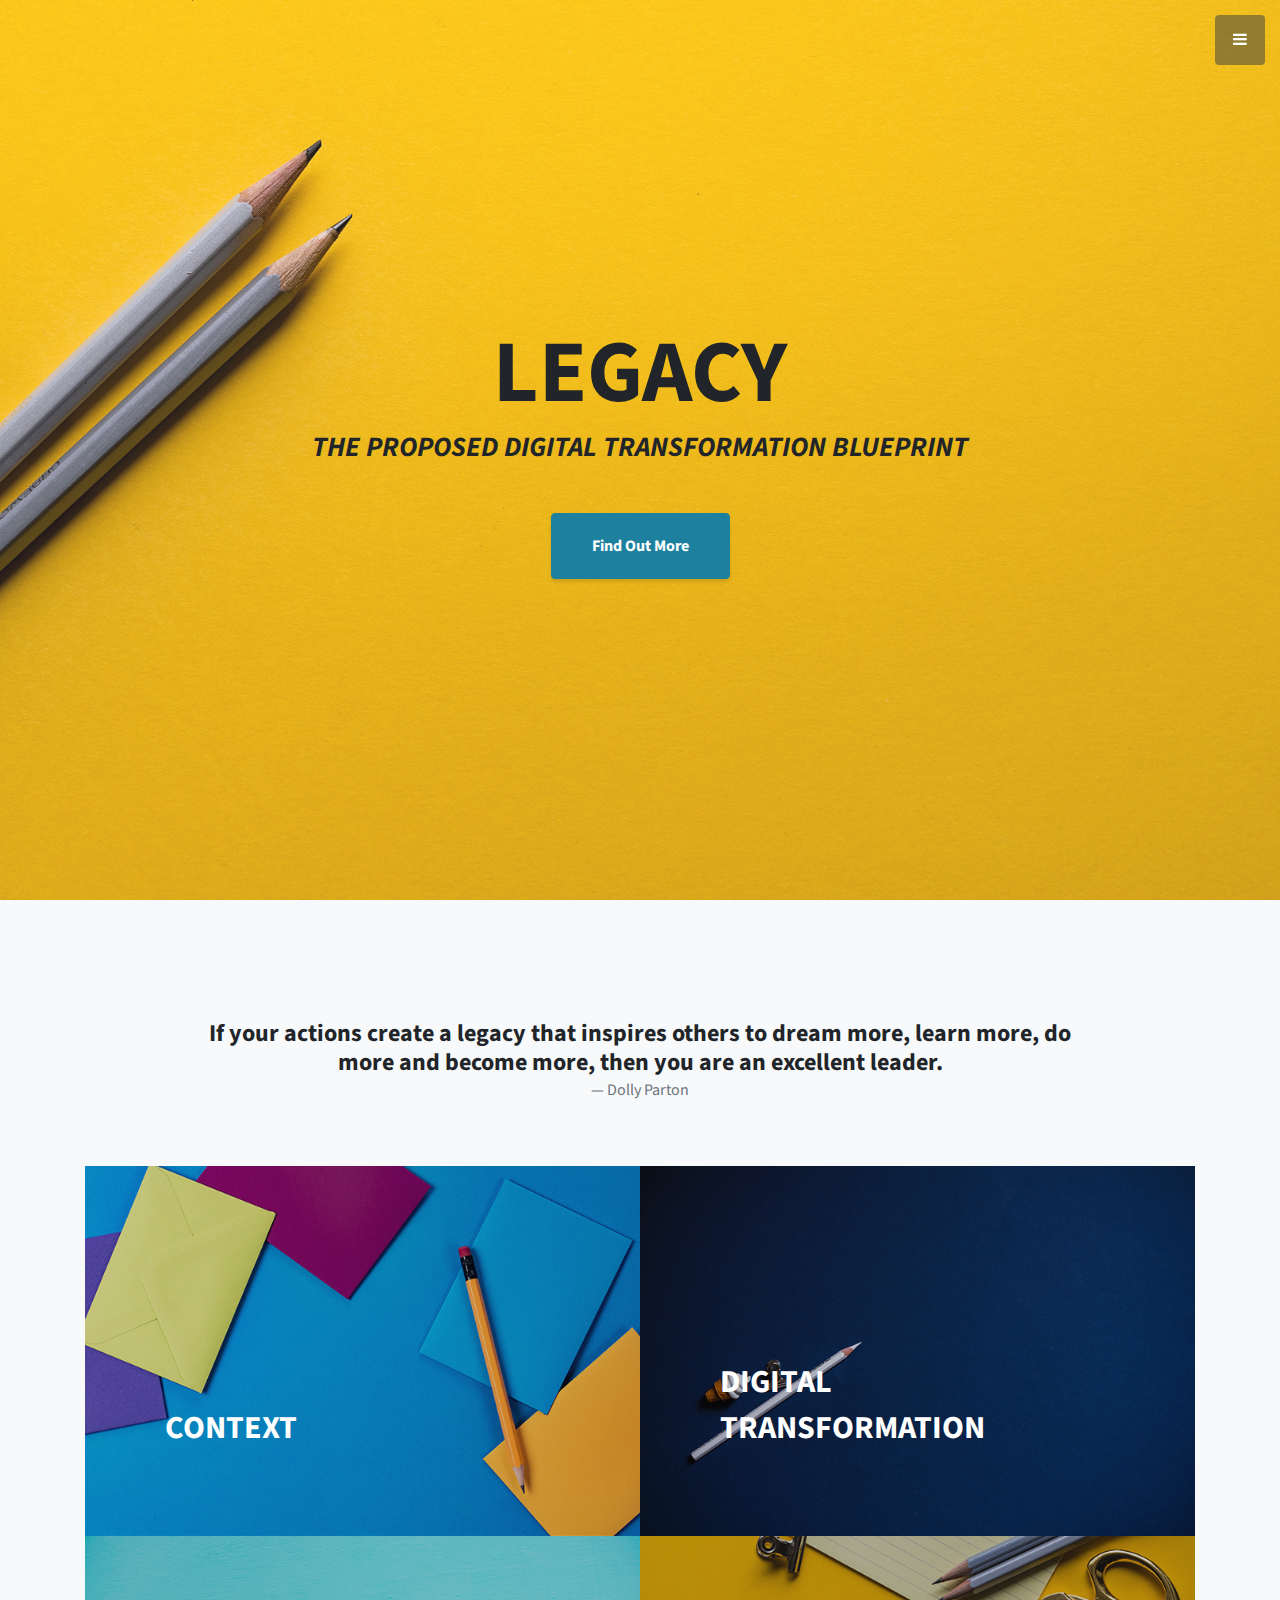
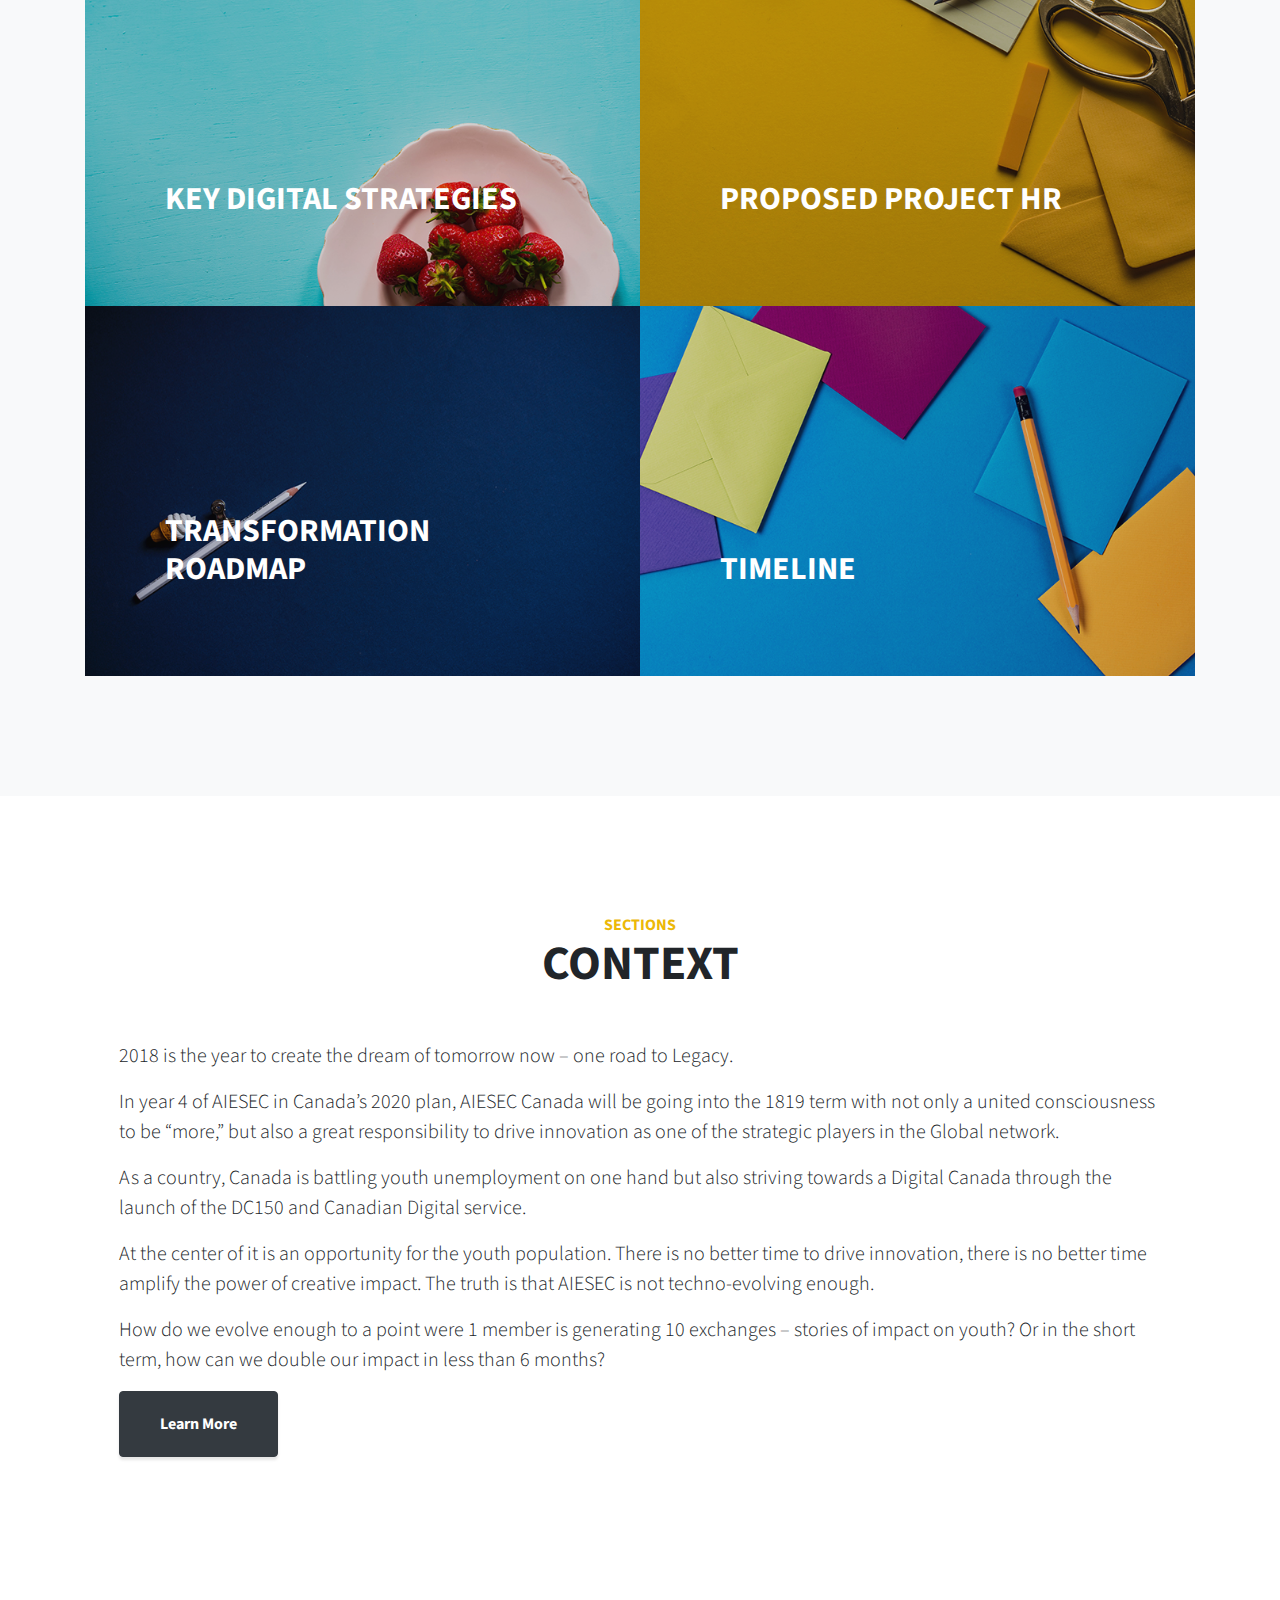
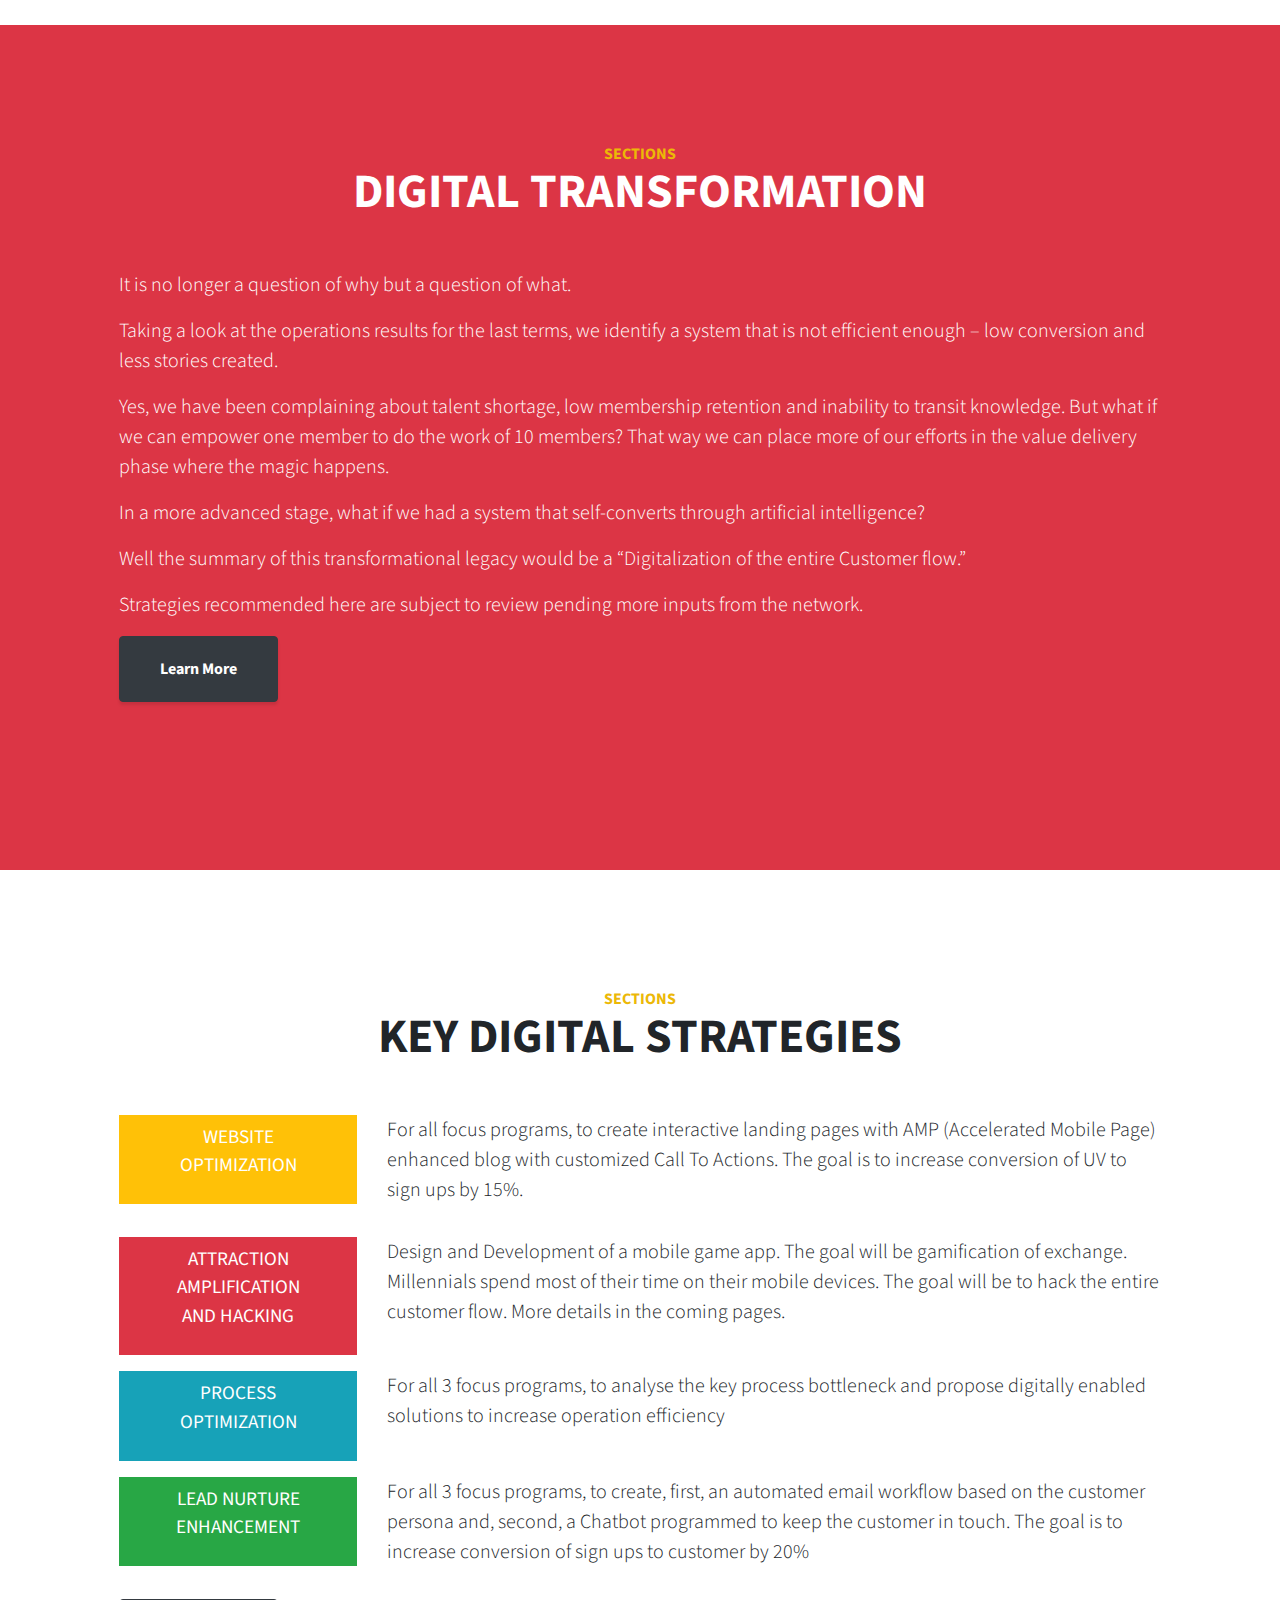
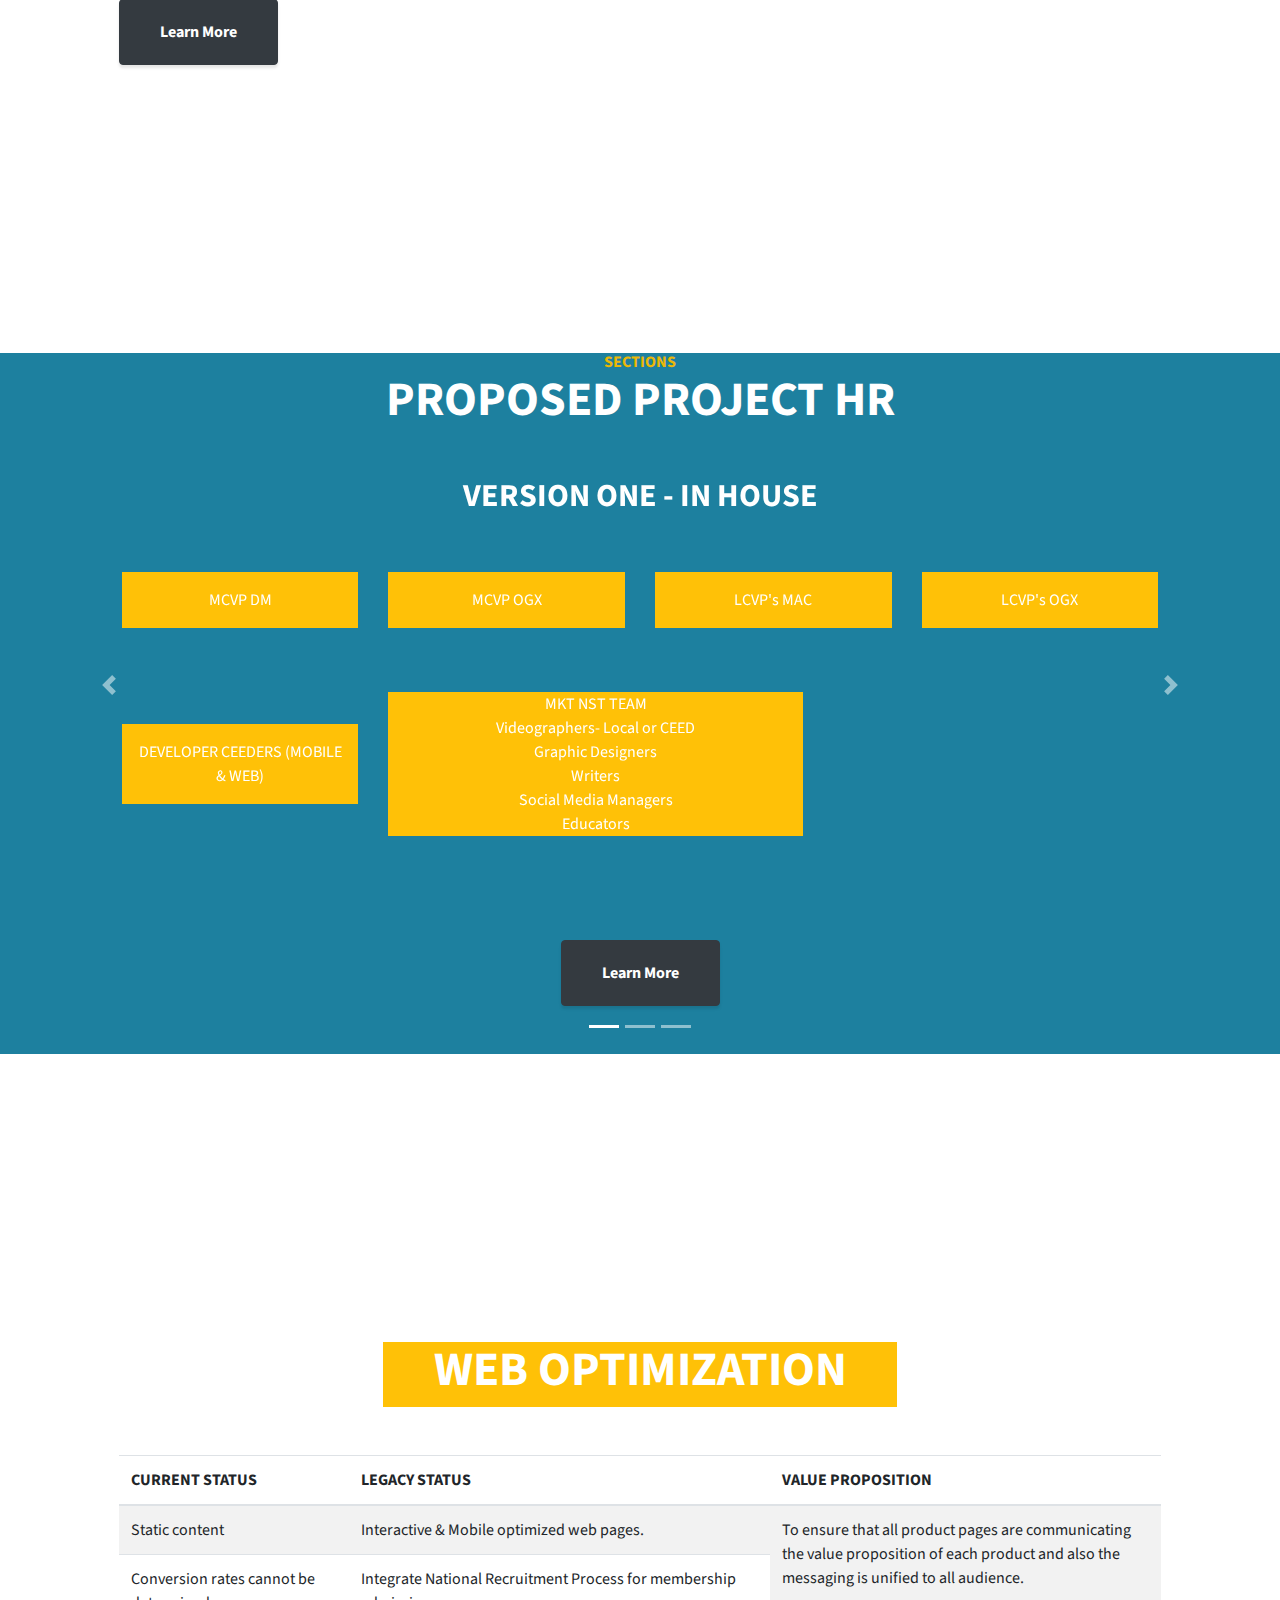
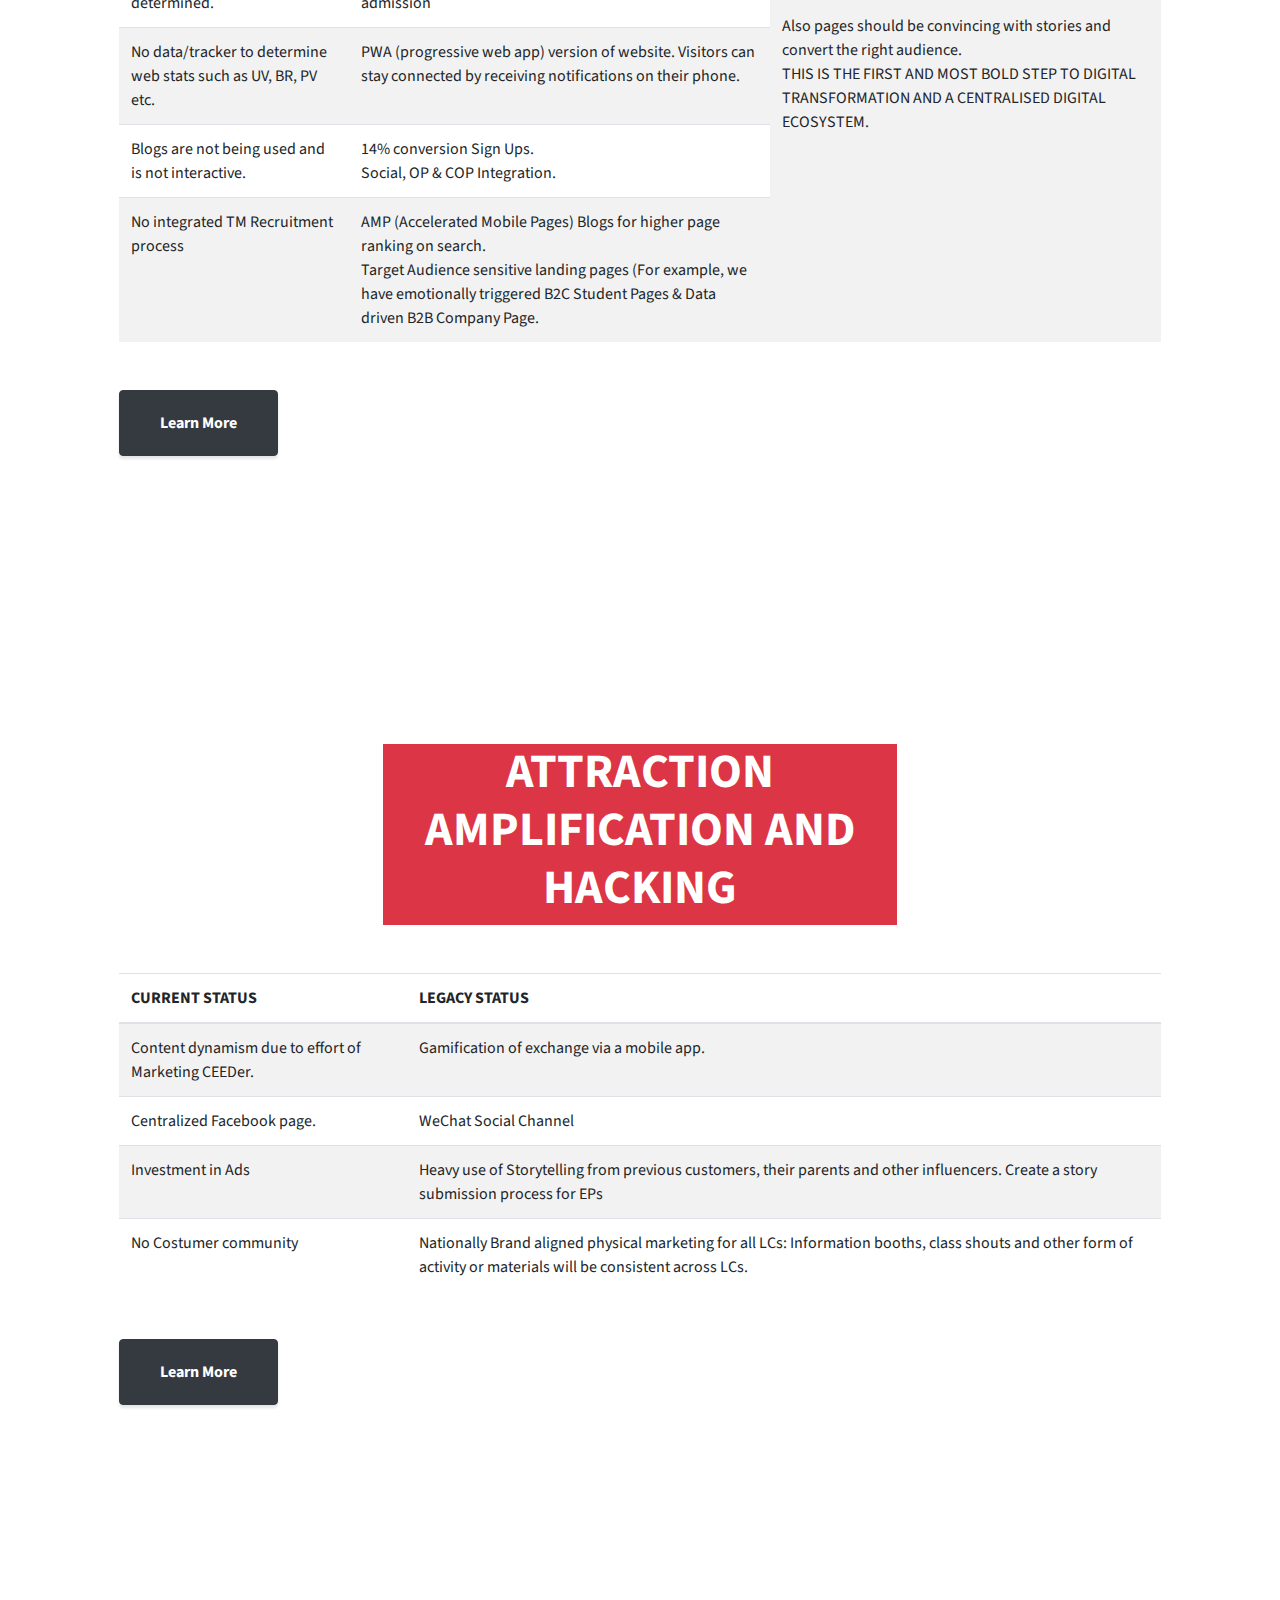
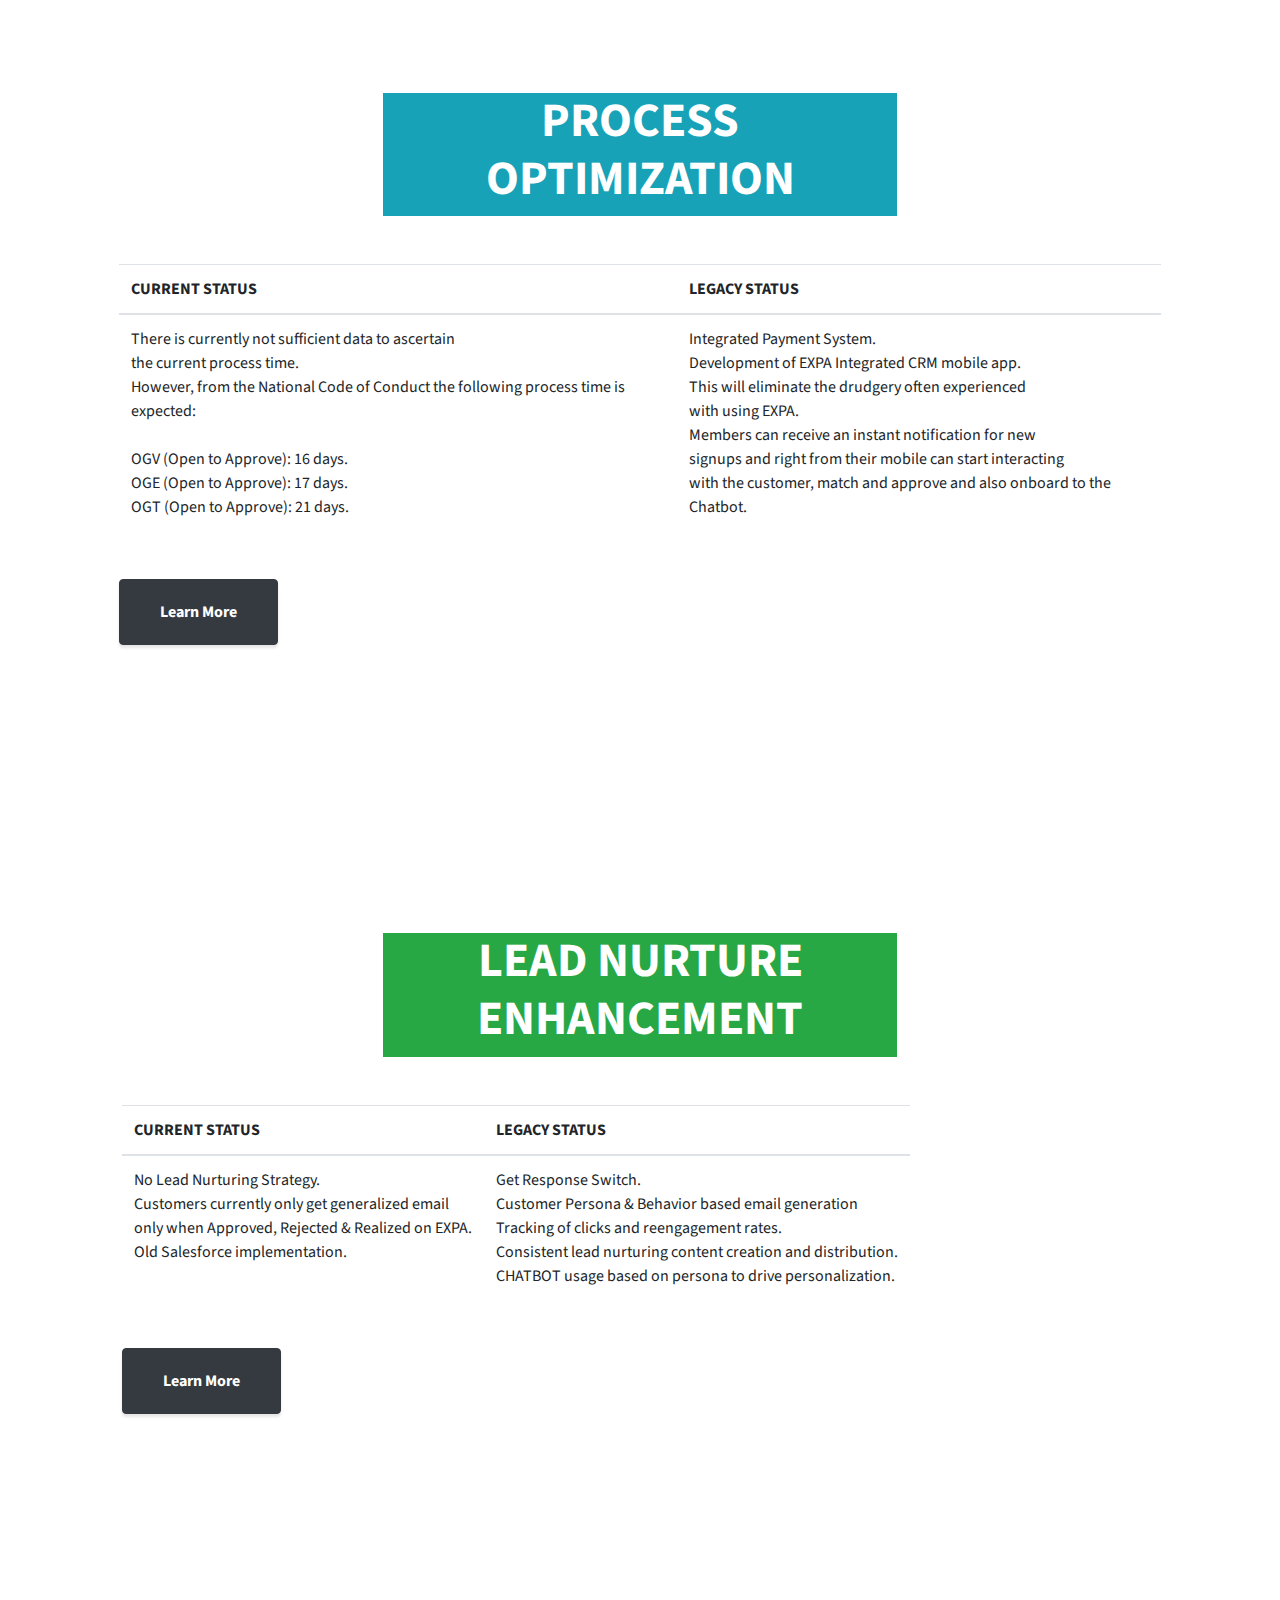
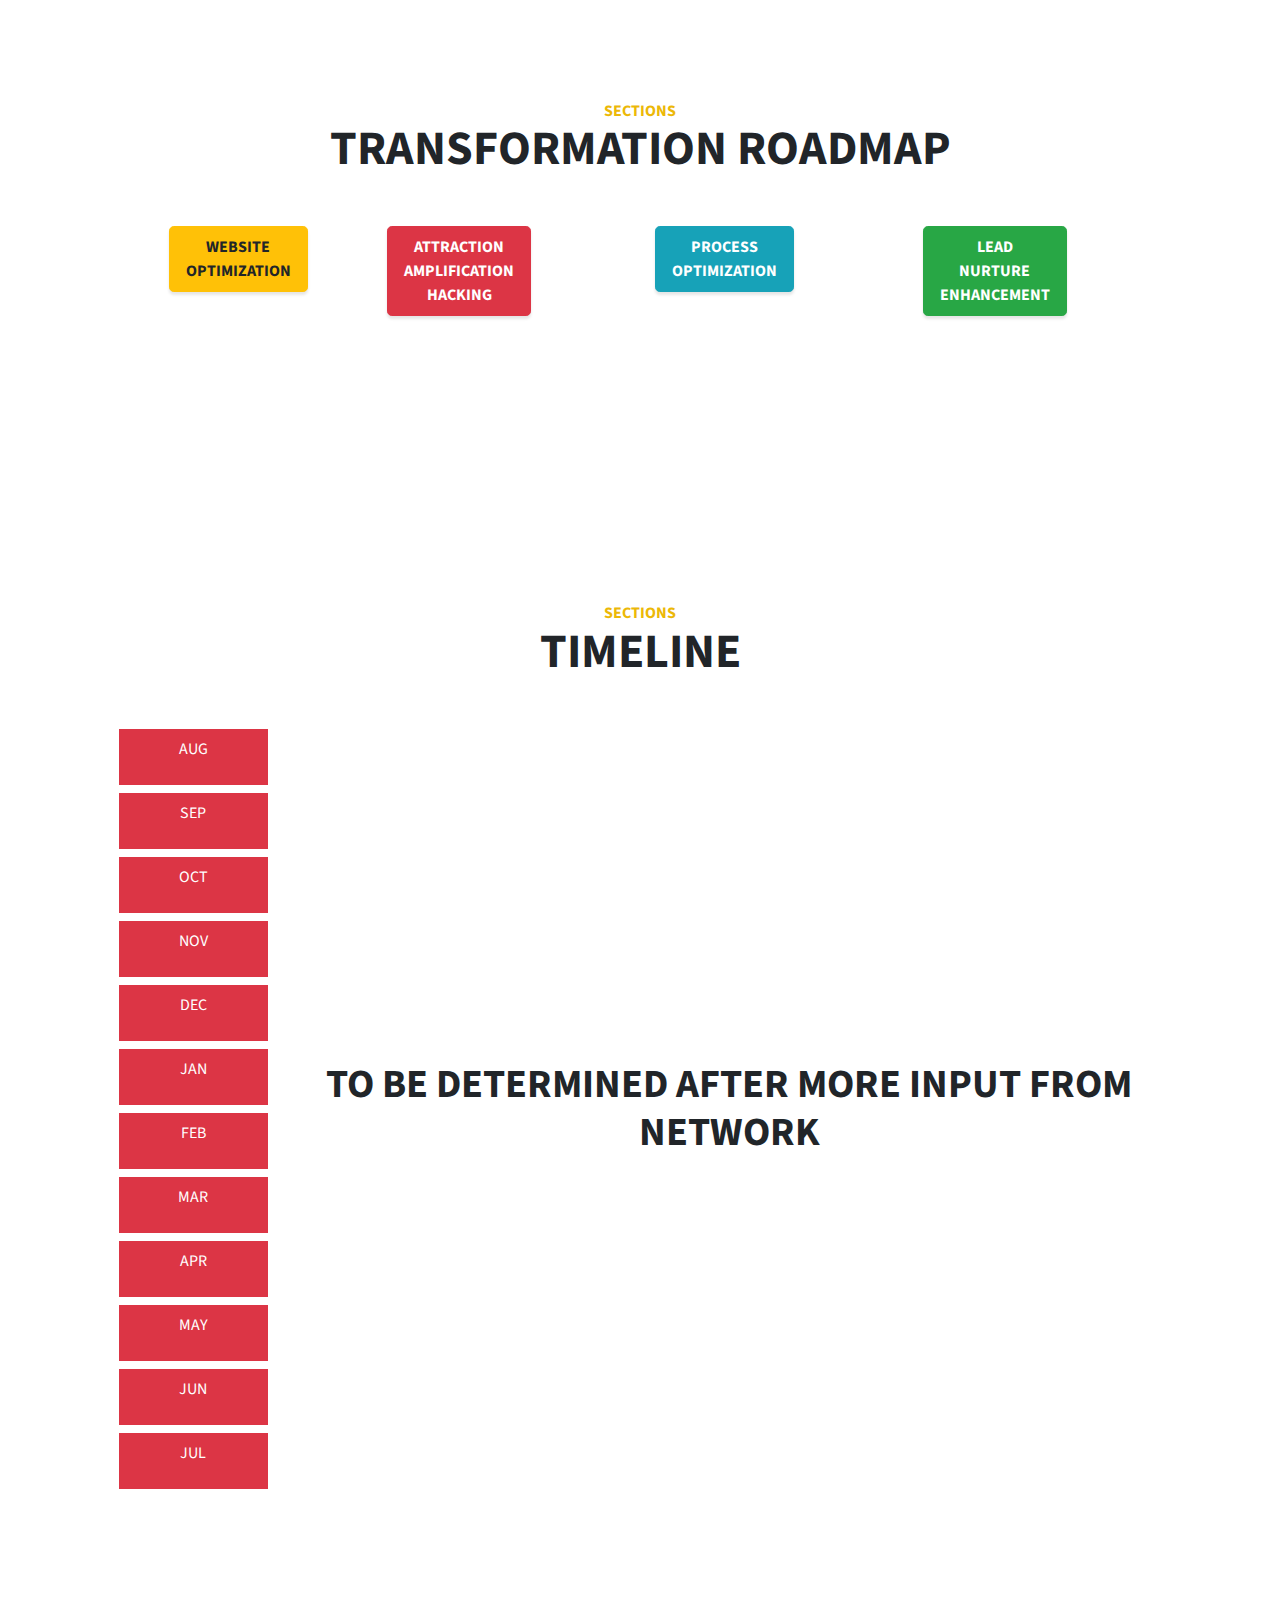
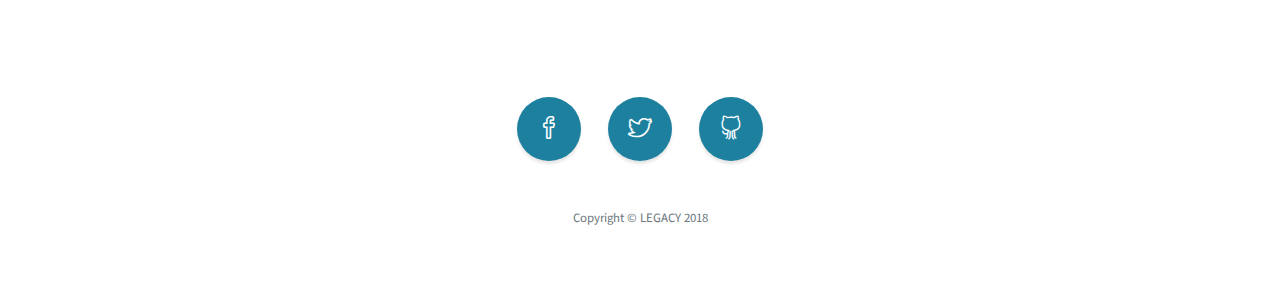
==== index.html @ dc90b65d "add code to git" ====
<!DOCTYPE html>
<html lang="en">

<head>

  <meta charset="utf-8">
  <meta name="viewport" content="width=device-width, initial-scale=1, shrink-to-fit=no">
  <meta name="description" content="">
  <meta name="author" content="">

  <title>Stylish Portfolio - Start Bootstrap Template</title>

  <!-- Bootstrap Core CSS -->
  <link href="vendor/bootstrap/css/bootstrap.min.css" rel="stylesheet">

  <!-- Custom Fonts -->
  <link href="vendor/font-awesome/css/font-awesome.min.css" rel="stylesheet" type="text/css">
  <link href="https://fonts.googleapis.com/css?family=Source+Sans+Pro:300,400,700,300italic,400italic,700italic" rel="stylesheet"
    type="text/css">
  <link href="vendor/simple-line-icons/css/simple-line-icons.css" rel="stylesheet">

  <!-- Custom CSS -->
  <link href="css/stylish-portfolio.min.css" rel="stylesheet">

</head>

<body id="page-top">
  <!-- Navigation -->
  <a class="menu-toggle rounded" href="#">
    <i class="fa fa-bars"></i>
  </a>
  <nav id="sidebar-wrapper">
    <ul class="sidebar-nav">
      <li class="sidebar-brand">
        <a class="js-scroll-trigger" href="#page-top">LEGACY</a>
      </li>
      <li class="sidebar-nav-item">
        <a class="js-scroll-trigger" href="#page-top">Home</a>
      </li>
      <li class="sidebar-nav-item">
        <a class="js-scroll-trigger" href="#about">About</a>
      </li>
      <li class="sidebar-nav-item">
        <a class="js-scroll-trigger" href="#context">Context</a>
      </li>
      <li class="sidebar-nav-item">
        <a class="js-scroll-trigger" href="#digital-strat">Key digital strategies</a>
      </li>
      <li class="sidebar-nav-item">
        <a class="js-scroll-trigger" href="#portfolio">Digital Tranformation</a>
      </li>
      <li class="sidebar-nav-item">
        <a class="js-scroll-trigger" href="#project-hr">Proposed Project HR</a>
      </li>
      <li class="sidebar-nav-item">
        <a class="js-scroll-trigger" href="#roadmap">Transformation Roadmap</a>
      </li>
      <li class="sidebar-nav-item">
        <a class="js-scroll-trigger" href="#timeline">Timeline</a>
      </li>
    </ul>
  </nav>

  <!-- Header -->
  <header class="masthead d-flex">
    <div class="container text-center my-auto">
      <h1 class="mb-1">LEGACY</h1>
      <h3 class="mb-5">
        <em>THE PROPOSED DIGITAL TRANSFORMATION BLUEPRINT</em>
      </h3>
      <a class="btn btn-primary btn-xl js-scroll-trigger" href="#about">Find Out More</a>
    </div>
    <div class="overlay"></div>
  </header>

  <!-- About -->
  <section class="content-section bg-light" id="about">
    <div class="container text-center">
      <div class="row">
        <div class="col-10 mx-auto mb-5">
          <blockquote class="blockquote ">
            <h4 class="mb-0">If your actions create a legacy that inspires others to dream more, learn more, do more and become more, then
              you are an excellent leader.</h4>
            <footer class="blockquote-footer">Dolly Parton</footer>
          </blockquote>

        </div>
      </div>
      <div class="row no-gutters text-left">
        <div class="col-md-6">
          <a class="portfolio-item js-scroll-trigger" href="#context">
            <span class="caption">
              <span class="caption-content">
                <h2 class="" style="font-size: 2rem">CONTEXT</h2>
              </span>
            </span>
            <img class="img-fluid" src="img/portfolio-1.jpg" alt="">
          </a>
        </div>
        <div class="col-md-6">
          <a class="portfolio-item js-scroll-trigger" href="#digital-trans">
            <span class="caption">
              <span class="caption-content">
                <h2 class=" " style="font-size: 2rem">DIGITAL</h2>
                <h2 style="font-size: 2rem">TRANSFORMATION</h2>
              </span>
            </span>
            <img class="img-fluid" src="img/portfolio-2.jpg" alt="">
          </a>
        </div>
        <div class="col-md-6">
          <a class="portfolio-item js-scroll-trigger" href="#digital-strat">
            <span class="caption">
              <span class="caption-content">
                <h2 class="" style="font-size: 2rem">KEY DIGITAL STRATEGIES</h2>
              </span>
            </span>
            <img class="img-fluid" src="img/portfolio-3.jpg" alt="">
          </a>
        </div>
        <div class="col-md-6">
          <a class="portfolio-item js-scroll-trigger" href="#project-hr">
            <span class="caption">
              <span class="caption-content">
                <h2 class="" style="font-size: 2rem">PROPOSED PROJECT HR</h2>
              </span>
            </span>
            <img class="img-fluid" src="img/portfolio-4.jpg" alt="">
          </a>
        </div>
        <div class="col-md-6">
          <a class="portfolio-item js-scroll-trigger" href="#roadmap">
            <span class="caption">
              <span class="caption-content">
                <h2 class="" style="font-size: 2rem">TRANSFORMATION ROADMAP</h2>
              </span>
            </span>
            <img class="img-fluid" src="img/portfolio-2.jpg" alt="">
          </a>
        </div>
        <div class="col-md-6">
          <a class="portfolio-item js-scroll-trigger" href="#timeline">
            <span class="caption">
              <span class="caption-content">
                <h2 class="" style="font-size: 2rem">TIMELINE</h2>
              </span>
            </span>
            <img class="img-fluid" src="img/portfolio-1.jpg" alt="">
          </a>
        </div>
      </div>
    </div>
  </section>



  <!-- Context -->
  <section class="content-section" id="context">
    <div class="container-fluid">
      <div class="content-section-heading text-center">
        <h3 class="text-secondary mb-0">sections</h3>
        <h2 class="mb-5">CONTEXT</h2>
      </div>
      <div class="row no-gutters">
        <div class="col-10 mx-auto">
          <p class="lead">2018 is the year to create the dream of tomorrow now – one road to Legacy.</p>

          <p class="lead">In year 4 of AIESEC in Canada’s 2020 plan, AIESEC Canada will be going into the 1819 term with not only a united
            consciousness to be “more,” but also a great responsibility to drive innovation as one of the strategic players
            in the Global network.
          </p>

          <p class="lead">As a country, Canada is battling youth unemployment on one hand but also striving towards a Digital Canada through
            the launch of the DC150 and Canadian Digital service. </p>

          <p class="lead">
            At the center of it is an opportunity for the youth population. There is no better time to drive innovation, there is no
            better time amplify the power of creative impact. The truth is that AIESEC is not techno-evolving enough.
          </p>

          <p class="lead">
            How do we evolve enough to a point were 1 member is generating 10 exchanges – stories of impact on youth? Or in the short
            term, how can we double our impact in less than 6 months?
          </p>

          <a class="btn btn-dark btn-xl js-scroll-trigger mb-5" href="#about">Learn More</a>

        </div>

      </div>
    </div>
  </section>

  <!-- Digital transformation -->
  <section class="content-section bg-danger text-white" id="digital-trans">
    <div class="container-fluid">
      <div class="content-section-heading text-center">
        <h3 class="text-secondary mb-0">sections</h3>
        <h2 class="mb-5">DIGITAL TRANSFORMATION</h2>
      </div>
      <div class="row no-gutters">
        <div class="col-10 mx-auto">
          <p class="lead">It is no longer a question of why but a question of what.</p>

          <p class="lead">Taking a look at the operations results for the last terms, we identify a system that is not efficient enough –
            low conversion and less stories created.
          </p>

          <p class="lead">Yes, we have been complaining about talent shortage, low membership retention and inability to transit knowledge.
            But what if we can empower one member to do the work of 10 members? That way we can place more of our efforts
            in the value delivery phase where the magic happens.</p>

          <p class="lead">
            In a more advanced stage, what if we had a system that self-converts through artificial intelligence?
          </p>

          <p class="lead">
            Well the summary of this transformational legacy would be a “Digitalization of the entire Customer flow.”
          </p>

          <p class="lead">
            Strategies recommended here are subject to review pending more inputs from the network.
          </p>

          <a class="btn btn-dark btn-xl js-scroll-trigger mb-5" href="#about">Learn More</a>

        </div>

      </div>
    </div>
  </section>

  <!-- Key digital strategies -->
  <section class="content-section" id="digital-strat">
    <div class="container-fluid">
      <div class="content-section-heading text-center">
        <h3 class="text-secondary mb-0">sections</h3>
        <h2 class="mb-5">KEY DIGITAL STRATEGIES</h2>
      </div>
      <div class="row no-gutters">
        <div class="col-10 mx-auto">
          <div class="row mb-3">
            <div class="col-md-3 text-center ">
              <div class="px-5 py-2 bg-warning text-white" style="font-size: 1.2rem">
                <p>WEBSITE OPTIMIZATION</p>
              </div>
            </div>
            <div class="col-md-9">
              <p class="lead">
                For all focus programs, to create interactive landing pages with AMP (Accelerated Mobile Page) enhanced blog with customized
                Call To Actions. The goal is to increase conversion of UV to sign ups by 15%.
              </p>
            </div>
          </div>

          <div class="row mb-3">
            <div class="col-md-3 text-center">
              <div class="px-5 py-2 bg-danger text-white" style="font-size: 1.2rem">
                <p>ATTRACTION AMPLIFICATION AND HACKING</p>
              </div>
            </div>
            <div class="col-md-9">
              <p class="lead">
                Design and Development of a mobile game app. The goal will be gamification of exchange. Millennials spend most of their time
                on their mobile devices. The goal will be to hack the entire customer flow. More details in the coming pages.
              </p>
            </div>
          </div>

          <div class="row mb-3">
            <div class="col-md-3 text-center">
              <div class="px-5 py-2 bg-info text-white" style="font-size: 1.2rem">
                <p>PROCESS OPTIMIZATION</p>
              </div>
            </div>
            <div class="col-md-9">
              <p class="lead">
                For all 3 focus programs, to analyse the key process bottleneck and propose digitally enabled solutions to increase operation
                efficiency
              </p>
            </div>
          </div>

          <div class="row mb-3">
            <div class="col-md-3 text-center">
              <div class="px-5 py-2 bg-success text-white" style="font-size: 1.2rem">
                <p>LEAD NURTURE ENHANCEMENT</p>
              </div>
            </div>
            <div class="col-md-9">
              <p class="lead">
                For all 3 focus programs, to create, first, an automated email workflow based on the customer persona and, second, a Chatbot
                programmed to keep the customer in touch. The goal is to increase conversion of sign ups to customer by 20%
              </p>
            </div>
          </div>


          <a class="btn btn-dark btn-xl js-scroll-trigger mb-5" href="#about">Learn More</a>

        </div>

      </div>
    </div>
  </section>

  <!-- Proposed project ht -->
  <section class="content-section" id="project-hr">
    <div class="container-fluid bg-primary text-white">
      <div class="content-section-heading text-center">
        <h3 class="text-secondary mb-0">sections</h3>
        <h2 class="mb-5">PROPOSED PROJECT HR</h2>
      </div>


      <div id="carouselExampleIndicators" class="carousel slide mb-5" data-ride="carousel">
        <ol class="carousel-indicators">
          <li data-target="#carouselExampleIndicators" data-slide-to="0" class="active"></li>
          <li data-target="#carouselExampleIndicators" data-slide-to="1"></li>
          <li data-target="#carouselExampleIndicators" data-slide-to="2"></li>
        </ol>
        <div class="carousel-inner">
          <div class="carousel-item active">
            <div class="row">
              <div class="col-10 mx-auto text-center">
                <h2>VERSION ONE - IN HOUSE</h2>

                <div class="row my-5">
                  <div class="col-md-3 my-2 text-center">
                    <div class="p-3 bg-warning">MCVP DM</div>
                  </div>
                  <div class="col-md-3 my-2 text-center">
                    <div class="p-3 bg-warning">MCVP OGX</div>
                  </div>
                  <div class="col-md-3 my-2 text-center">
                    <div class="p-3 bg-warning">LCVP's MAC</div>
                  </div>
                  <div class="col-md-3 my-2 text-center">
                    <div class="p-3 bg-warning">LCVP's OGX</div>
                  </div>

                </div>

                <div class="row mb-5">
                  <div class="col-md-3 my-auto my-2 text-center">
                    <div class="p-3 bg-warning">DEVELOPER CEEDERS (MOBILE & WEB)</div>
                  </div>
                  <div class="col-md-5 my-2 text-center">
                    <div class="bg-warning">
                      <p class="mb-0">MKT NST TEAM</p>
                      <p class="mb-0">Videographers- Local or CEED</p>
                      <p class="mb-0">Graphic Designers</p>
                      <p class="mb-0">Writers</p>
                      <p class="mb-0">Social Media Managers</p>
                      <p class="mb-0">Educators</p>
                    </div>
                  </div>

                </div>
              </div>
            </div>
          </div>

          <div class="carousel-item">
            <div class="row">
              <div class="col-10 mx-auto text-center">
                <h2>VERSION TWO - OUTSOURCE</h2>

                <div class="row mt-5 mx-auto">
                  <div class="offset-md-1 col-md-3 my-2 text-center">
                    <div class="p-3 bg-danger">EXISTING PARTNERSHIPS</div>
                  </div>
                  <div class="col-md-3 my-2 text-center">
                    <div class="p-3 bg-danger">DIGITAL MARKETING AGENCY</div>
                  </div>
                  <div class="col-md-3 my-2 text-center">
                    <div class="p-3 bg-danger">DEVELOPER COMPANY</div>
                  </div>

                </div>


              </div>
            </div>
          </div>
          <div class="carousel-item">
            <div class="row">
              <div class="col-10 mx-auto text-center">
                <h2>VERSION THREE - HYBRID</h2>

                <div class="row my-5">
                  <div class="col-md-3 text-center">
                    <div class="p-3 my-2 bg-warning">MCVP DM</div>
                  </div>
                  <div class="col-md-3 text-center">
                    <div class="p-3 my-2 bg-warning">MCVP OGX</div>
                  </div>
                  <div class="col-md-3 text-center">
                    <div class="p-3 my-2 bg-warning">LCVP's MAC</div>
                  </div>
                  <div class="col-md-3 text-center">
                    <div class="p-3 my-2 bg-warning">LCVP's OGX</div>
                  </div>

                </div>

                <div class="row my-5 mx-auto">
                  <div class="offset-md-1 my-2 col-md-3 text-center">
                    <div class="p-3 bg-danger">EXISTING PARTNERSHIPS</div>
                  </div>
                  <div class="offset-md-3 my-2 col-md-3 text-center">
                    <div class="p-3 bg-danger">DEVELOPER COMPANY</div>
                  </div>
                </div>

                <div class="row mb-5 mx-auto">
                  <div class="offset-md-4 my-2 col-md-3 text-center">
                    <div class="p-3 bg-warning">
                      <p class="mb-0">MKT NST TEAM</p>
                      <p class="mb-0">Videographers- Local or CEED</p>
                      <p class="mb-0">Graphic Designers</p>
                      <p class="mb-0">Writers</p>
                      <p class="mb-0">Social Media Managers</p>
                      <p class="mb-0">Educators</p>
                    </div>
                  </div>
                </div>


              </div>
            </div>
          </div>
          <a class="carousel-control-prev" href="#carouselExampleIndicators" role="button" data-slide="prev">
            <span class="carousel-control-prev-icon" aria-hidden="true"></span>
            <span class="sr-only">Previous</span>
          </a>
          <a class="carousel-control-next" href="#carouselExampleIndicators" role="button" data-slide="next">
            <span class="carousel-control-next-icon" aria-hidden="true"></span>
            <span class="sr-only">Next</span>
          </a>
        </div>

        <div class="text-center mt-5">
          <a class="btn btn-dark btn-xl js-scroll-trigger mb-5" href="#about">Learn More</a>
        </div>
      </div>

  </section>

  <!-- Web Optimization -->
  <section class="content-section" id="context">
    <div class="container-fluid">
      <div class="content-section-heading text-center">
        <div class="row mx-2">
          <div class="col-md-5 mx-auto mb-5 px-1 bg-warning">
            <h2 class="text-white">WEB OPTIMIZATION</h2>
          </div>
        </div>


      </div>
      <div class="row no-gutters">
        <div class="col-10 mx-auto">
          <table class="table table-striped table-responsive">
            <thead>
              <tr>
                <th scope="col">CURRENT STATUS</th>
                <th scope="col">LEGACY STATUS</th>
                <th scope="col">VALUE PROPOSITION</th>
              </tr>
            </thead>
            <tbody>
              <tr>
                <td>Static content</td>
                <td>Interactive & Mobile optimized web pages.</td>
                <td rowspan="5">To ensure that all product pages are communicating
                  <br/> the value proposition of each product and also the
                  <br /> messaging is unified to all audience.
                  <br/>
                  <br /> Also pages should be convincing with stories and convert the right audience.
                  <br /> THIS IS THE FIRST AND MOST BOLD STEP TO DIGITAL TRANSFORMATION AND A CENTRALISED DIGITAL ECOSYSTEM.</td>
              </tr>
              <tr>
                <td>Conversion rates cannot be determined.</td>
                <td>Integrate National Recruitment Process for membership admission</td>
              </tr>
              <tr>
                <td>No data/tracker to determine web stats such as UV, BR, PV etc.</td>
                <td>PWA (progressive web app) version of website. Visitors can stay connected by receiving notifications on their
                  phone.
                </td>
              </tr>
              <tr>
                <td>Blogs are not being used and is not interactive. </td>
                <td>14% conversion Sign Ups.
                  <br/> Social, OP & COP Integration.</td>
              </tr>
              <tr>
                <td>No integrated TM Recruitment process</td>
                <td>AMP (Accelerated Mobile Pages) Blogs for higher page ranking on search.
                  <br/> Target Audience sensitive landing pages (For example, we have emotionally triggered B2C Student Pages
                  & Data driven B2B Company Page.</td>
              </tr>

            </tbody>
          </table>

          <div class="mt-5">
            <a class="btn btn-dark btn-xl js-scroll-trigger mb-5" href="#about">Learn More</a>
          </div>
        </div>

      </div>
    </div>
  </section>

  <!-- Attraction Amplification and Hacking -->
  <section class="content-section" id="context">
    <div class="container-fluid">
      <div class="content-section-heading text-center">
        <div class="row mx-2">
          <div class="col-md-5 mx-auto mb-5 px-1 bg-danger">
            <h2 class="text-white">ATTRACTION AMPLIFICATION AND HACKING</h2>
          </div>
        </div>


      </div>
      <div class="row no-gutters">
        <div class="col-10 mx-auto">
          <table class="table table-striped table-responsive">
            <thead>
              <tr>
                <th scope="col">CURRENT STATUS</th>
                <th scope="col">LEGACY STATUS</th>

              </tr>
            </thead>
            <tbody>
              <tr>
                <td>Content dynamism due to effort of Marketing CEEDer.</td>
                <td>Gamification of exchange via a mobile app. </td>

              </tr>
              <tr>
                <td>Centralized Facebook page.</td>
                <td>WeChat Social Channel</td>
              </tr>
              <tr>
                <td>Investment in Ads</td>
                <td>Heavy use of Storytelling from previous customers, their parents and other influencers. Create a story submission
                  process for EPs
                </td>
              </tr>
              <tr>
                <td>No Costumer community </td>
                <td>Nationally Brand aligned physical marketing for all LCs: Information booths, class shouts and other form
                  of activity or materials will be consistent across LCs.
                </td>
              </tr>

            </tbody>
          </table>

          <div class="mt-5">
            <a class="btn btn-dark btn-xl js-scroll-trigger mb-5" href="#about">Learn More</a>
          </div>
        </div>

      </div>
    </div>
  </section>

  <!-- Process Optimization -->
  <section class="content-section" id="context">
    <div class="container-fluid">
      <div class="content-section-heading text-center">
        <div class="row mx-2">
          <div class="col-md-5 mx-auto mb-5 px-1 bg-info">
            <h2 class="text-white">PROCESS OPTIMIZATION</h2>
          </div>
        </div>
      </div>
      <div class="row no-gutters">
        <div class="col-10 mx-auto">
          <table class="table table-responsive">
            <thead>
              <tr>
                <th scope="col">CURRENT STATUS</th>
                <th scope="col">LEGACY STATUS</th>

              </tr>
            </thead>
            <tbody>
              <tr>
                <td rowspan="5">
                  There is currently not sufficient data to ascertain
                  <br /> the current process time.
                  <br/> However, from the National Code of Conduct the following process time is expected:
                  <br />
                  <br/> OGV (Open to Approve): 16 days.
                  <br /> OGE (Open to Approve): 17 days.
                  <br /> OGT (Open to Approve): 21 days.
                </td>
                <td rowspan="5">
                  Integrated Payment System.
                  <br/> Development of EXPA Integrated CRM mobile app.
                  <br /> This will eliminate the drudgery often experienced
                  <br /> with using EXPA.
                  <br /> Members can receive an instant notification for new
                  <br /> signups and right from their mobile can start interacting
                  <br /> with the customer, match and approve and also onboard to the Chatbot.
                </td>
              </tr>
            </tbody>
          </table>

          <div class="mt-5">
            <a class="btn btn-dark btn-xl js-scroll-trigger mb-5" href="#about">Learn More</a>
          </div>
        </div>

      </div>
    </div>
  </section>

  <!-- Lead nurture enhancement -->
  <section class="content-section" id="context">
    <div class="container-fluid">
      <div class="content-section-heading text-center">
        <div class="row mx-2">
          <div class="col-md-5 mx-auto mb-5 px-1 bg-success">
            <h2 class="text-white">LEAD NURTURE ENHANCEMENT</h2>
          </div>
        </div>
      </div>
      <div class="row">
        <div class="col-10 mx-auto">
          <table class="table table-responsive">
            <thead>
              <tr>
                <th scope="col">CURRENT STATUS</th>
                <th scope="col">LEGACY STATUS</th>

              </tr>
            </thead>
            <tbody>
              <tr>
                <td rowspan="5">
                  No Lead Nurturing Strategy.
                  <br /> Customers currently only get generalized email
                  <br/> only when Approved, Rejected & Realized on EXPA.
                  <br /> Old Salesforce implementation.
                </td>
                <td rowspan="5">
                  Get Response Switch.
                  <br /> Customer Persona & Behavior based email generation
                  <br /> Tracking of clicks and reengagement rates.
                  <br /> Consistent lead nurturing content creation and distribution.
                  <br /> CHATBOT usage based on persona to drive personalization.
                  <br />
                </td>
              </tr>
            </tbody>
          </table>

          <div class="mt-5">
            <a class="btn btn-dark btn-xl js-scroll-trigger mb-5" href="#about">Learn More</a>
          </div>
        </div>

      </div>
    </div>
  </section>

  <section class="content-section" id="roadmap">
    <div class="container-fluid">
      <div class="content-section-heading text-center">
        <h3 class="text-secondary mb-0">sections</h3>
        <h2 class="mb-5">TRANSFORMATION ROADMAP</h2>
      </div>
      <div class="row no-gutters">
        <div class="col-10 mx-auto">

          <div class="row mb-5 text-white">
            <div class="col-md-3 text-center">
              <button data-toggle="collapse" data-target="#web-op" class="btn btn-warning btn-lg" style="font-size: 1rem">
                WEBSITE
                <br/> OPTIMIZATION
              </button>
            </div>
            <div class="col-md-3">
              <button data-toggle="collapse" data-target="#attract" class="btn btn-danger btn-lg" style="font-size: 1rem">
                ATTRACTION
                <br/> AMPLIFICATION
                <br /> HACKING
              </button>
            </div>
            <div class="col-md-3">
              <button data-toggle="collapse" data-target="#process" class="btn btn-info btn-lg" style="font-size: 1rem">
                PROCESS
                <br />OPTIMIZATION
              </button>
            </div>
            <div class="col-md-3">
              <button data-toggle="collapse" data-target="#lead" class="btn btn-success btn-lg text-white" style="font-size: 1rem">
                LEAD
                <br />NURTURE
                <br/>ENHANCEMENT
              </button>
            </div>

          </div>

          <div class="row">
            <!-- website optimization -->
            <div id="web-op" class="col-md-12 collapse text-center">
              <div class="row">
                <div class="col-md-3 my-2">
                  <div class="p-2 bg-warning text-white" style="font-size: 1.2rem">
                    <p>WEB ANALYSIS</p>
                  </div>
                </div>
                <div class="col-md-3 my-2">
                  <div class="p-2 bg-warning text-white" style="font-size: 1.2rem">
                    <p>WIRE FRAMING AND MOCKUP</p>
                  </div>
                </div>
                <div class="col-md-3 my-2">
                  <div class="p-2 bg-warning text-white" style="font-size: 1.2rem">
                    <p>WEB REDESIGN</p>
                  </div>
                </div>
                <div class="col-md-3 my-2">
                  <div class="p-2 bg-warning text-white" style="font-size: 1.2rem">
                    <p>CONTENT COLLECTION</p>
                  </div>
                </div>
                <div class="col-md-3 my-2">
                  <div class="p-2 bg-warning text-white" style="font-size: 1.2rem">
                    <p>OP & COP INTEGRATION</p>
                  </div>
                </div>
                <div class="col-md-3 my-2">
                  <div class="p-2 bg-warning text-white" style="font-size: 1.2rem">
                    <p>LANDING PAGES</p>
                  </div>
                </div>
                <div class="col-md-3 my-2">
                  <div class="p-2 bg-warning text-white" style="font-size: 1.2rem">
                    <p>OP & COP INTEGRATION</p>
                  </div>
                </div>
                <div class="col-md-3 my-2">
                  <div class="p-2 bg-warning text-white" style="font-size: 1.2rem">
                    <p>LANDING PAGES</p>
                  </div>
                </div>
                <div class="col-md-3 my-2">
                  <div class="p-2 bg-warning text-white" style="font-size: 1.2rem">
                    <p>WEB TRACKING AND PLUGINS INTEGRATION</p>
                  </div>
                </div>
                <div class="col-md-3 my-2">
                  <div class="p-2 bg-warning text-white" style="font-size: 1.2rem">
                    <p>LC WEBPAGES DEVELOPMENT</p>
                  </div>
                </div>
                <div class="col-md-3 my-2">
                  <div class="p-2 bg-warning text-white" style="font-size: 1.2rem">
                    <p>MULTILINGUAL INTG.</p>
                  </div>
                </div>
                <div class="col-md-3 my-2">
                  <div class="p-2 bg-warning text-white" style="font-size: 1.2rem">
                    <p>PWA DEVELOPMENT</p>
                  </div>
                </div>
                <div class="col-md-3 my-2">
                  <div class="p-2 bg-warning text-white" style="font-size: 1.2rem">
                    <p>AMP PLUGIN INTEGRATION</p>
                  </div>
                </div>
                <div class="col-md-3 my-2">
                  <div class="p-2 bg-warning text-white" style="font-size: 1.2rem">
                    <p>CONTINUOUS UPDATE AND TESTING</p>
                  </div>
                </div>
                <div class="col-md-3 my-2">
                  <div class="p-2 bg-warning text-white" style="font-size: 1.2rem">
                    <p>NETWORK EDUCATION AND SYSTEM LAUNCH</p>
                  </div>
                </div>
                <div class="col-md-3 my-2">
                  <div class="p-2 bg-warning text-white" style="font-size: 1.2rem">
                    <p>NATIONAL RECRUITMENT PROCESS INTEGRATION</p>
                  </div>
                </div>
              </div>

            </div>

            <!-- Attraction amplification and hacking -->
            <div id="attract" class="col-md-12 collapse text-center">
              <div class="row">
                <div class="col-md-3 my-2">
                  <div class="p-2 bg-danger text-white" style="font-size: 1.2rem">
                    <p>SOCIAL MEDIA DATA ANALYSIS</p>
                  </div>
                </div>
                <div class="col-md-3 my-2">
                  <div class="p-2 bg-danger text-white" style="font-size: 1.2rem">
                    <p>GAME PROTOTYPE</p>
                  </div>
                </div>
                <div class="col-md-3 my-2">
                  <div class="p-2 bg-danger text-white" style="font-size: 1.2rem">
                    <p>GAME DEVELOPMENT</p>
                  </div>
                </div>
                <div class="col-md-3 my-2">
                  <div class="p-2 bg-danger text-white" style="font-size: 1.2rem">
                    <p>PROCESS FLOW FOR CONTENT CONTRIBUTION BY LCs</p>
                  </div>
                </div>
                <div class="col-md-3 my-2">
                  <div class="p-2 bg-danger text-white" style="font-size: 1.2rem">
                    <p>GAME INTEGRATION WITH EXPA AND OP</p>
                  </div>
                </div>
                <div class="col-md-3 my-2">
                  <div class="p-2 bg-danger text-white" style="font-size: 1.2rem">
                    <p>STORY TELLING SUBMISSION PORTAL</p>
                  </div>
                </div>
                <div class="col-md-3 my-2">
                  <div class="p-2 bg-danger text-white" style="font-size: 1.2rem">
                    <p>LINK STORYTELLING FEATURE OF AIESEC XP app to curate stories to our database too.
                    </p>
                  </div>
                </div>
                <div class="col-md-3 my-2">
                  <div class="p-2 bg-danger text-white" style="font-size: 1.2rem">
                    <p>MARKETING FOLDER CONTAINING BRANDED MATERIALS
                    </p>
                  </div>
                </div>
                <div class="col-md-3 my-2">
                  <div class="p-2 bg-danger text-white" style="font-size: 1.2rem">
                    <p>WECHAT SOCIAL LAUNCH</p>
                  </div>
                </div>
                <div class="col-md-3 my-2">
                  <div class="p-2 bg-danger text-white" style="font-size: 1.2rem">
                    <p>CANVA IMPLEMENTATION</p>
                  </div>
                </div>


              </div>

            </div>

            <!-- Process optimization -->
            <div id="process" class="col-md-12 collapse text-center">
              <div class="row">
                <div class="col-md-3 my-2">
                  <div class="p-2 bg-info text-white" style="font-size: 1.2rem">
                    <p>OGV AND OGT BRANDING</p>
                  </div>
                </div>
                <div class="col-md-3 my-2">
                  <div class="p-2 bg-info text-white" style="font-size: 1.2rem">
                    <p>OPPORTUNITY MARKETING</p>
                  </div>
                </div>
                <div class="col-md-3 my-2">
                  <div class="p-2 bg-info text-white" style="font-size: 1.2rem">
                    <p>CRM APP DEVELOPMENT</p>
                  </div>
                </div>
                <div class="col-md-3 my-2">
                  <div class="p-2 bg-info text-white" style="font-size: 1.2rem">
                    <p>CRM APP IMPLEMENTATION</p>
                  </div>
                </div>
                <div class="col-md-3 my-2">
                  <div class="p-2 bg-info text-white" style="font-size: 1.2rem">
                    <p>ONLINE OPS</p>
                  </div>
                </div>
                <div class="col-md-3 my-2">
                  <div class="p-2 bg-info text-white" style="font-size: 1.2rem">
                    <p>ONLINE RESUME REVIEW SYSTEM</p>
                  </div>
                </div>
                <div class="col-md-3 my-2">
                  <div class="p-2 bg-info text-white" style="font-size: 1.2rem">
                    <p>@CULTURE FIT QUIZ</p>
                  </div>
                </div>
                <div class="col-md-3 my-2">
                  <div class="p-2 bg-info text-white" style="font-size: 1.2rem">
                    <p>INTEREST MATCHING SURVEY QUIZ
                    </p>
                  </div>
                </div>
                <div class="col-md-3 my-2">
                  <div class="p-2 bg-info text-white" style="font-size: 1.2rem">
                    <p>ONLINE HELPDESK</p>
                  </div>
                </div>
                <div class="col-md-3 my-2">
                  <div class="p-2 bg-info text-white" style="font-size: 1.2rem">
                    <p>EXPA FUNNEL ANALYSIS</p>
                  </div>
                </div>

                <div class="col-md-3 my-2">
                  <div class="p-2 bg-info text-white" style="font-size: 1.2rem">
                    <p>DIGITAL CONTENTS. ( HOW TO USE OP AND SELF MATCH) EP STORIES ON VIDEOS</p>
                  </div>
                </div>
                <div class="col-md-3 my-2">
                  <div class="p-2 bg-info text-white" style="font-size: 1.2rem">
                    <p>INTEGRATE PAYMENT SYSTEM</p>
                  </div>
                </div>
                <div class="col-md-3 my-2">
                  <div class="p-2 bg-info text-white" style="font-size: 1.2rem">
                    <p>DIGITAL ADVERTISING</p>
                  </div>
                </div>
              </div>

            </div>

            <!-- Lead nurturing -->
            <div id="lead" class="col-md-12 collapse text-center">
              <div class="row">
                <div class="col-md-3 my-2">
                  <div class="p-2 bg-success text-white" style="font-size: 1.2rem">
                    <p>EXPA HTML AUTOMATED ENAIL INTEGRATION</p>
                  </div>
                </div>
                <div class="col-md-3 my-2">
                  <div class="p-2 bg-success text-white" style="font-size: 1.2rem">
                    <p>GET RESPONSE ONBOARD </p>
                  </div>
                </div>
                <div class="col-md-3 my-2">
                  <div class="p-2 bg-success text-white" style="font-size: 1.2rem">
                    <p>CUSTOMER PERSONA</p>
                  </div>
                </div>
                <div class="col-md-3 my-2">
                  <div class="p-2 bg-success text-white" style="font-size: 1.2rem">
                    <p>CUSTOMER JOURNEY</p>
                  </div>
                </div>
                <div class="col-md-3 my-2">
                  <div class="p-2 bg-success text-white" style="font-size: 1.2rem">
                    <p>AUTOMATED WORKFLOWS</p>
                  </div>
                </div>
                <div class="col-md-3 my-2">
                  <div class="p-2 bg-success text-white" style="font-size: 1.2rem">
                    <p>CAMPAIGN CREATION</p>
                  </div>
                </div>
                <div class="col-md-3 my-2">
                  <div class="p-2 bg-success text-white" style="font-size: 1.2rem">
                    <p>SOCIAL INTEGRATION</p>
                  </div>
                </div>
                <div class="col-md-3 my-2">
                  <div class="p-2 bg-success text-white" style="font-size: 1.2rem">
                    <p>ONBOARD LCS
                    </p>
                  </div>
                </div>
                <div class="col-md-3 my-2">
                  <div class="p-2 bg-success text-white" style="font-size: 1.2rem">
                    <p>CHATBOT DESIGN</p>
                  </div>
                </div>
                <div class="col-md-3 my-2">
                  <div class="p-2 bg-success text-white" style="font-size: 1.2rem">
                    <p>CONVERSION TRIGGERS</p>
                  </div>
                </div>

                <div class="col-md-3 my-2">
                  <div class="p-2 bg-success text-white" style="font-size: 1.2rem">
                    <p>ONBOARD LCs (MACCOM)</p>
                  </div>
                </div>
                <div class="col-md-3 my-2">
                  <div class="p-2 bg-success text-white" style="font-size: 1.2rem">
                    <p>ONBOARD LCs (OGX)</p>
                  </div>
                </div>
                <div class="col-md-3 my-2">
                  <div class="p-2 bg-success text-white" style="font-size: 1.2rem">
                    <p>BLOG PUBLISHING</p>
                  </div>
                </div>

                <div class="col-md-3 my-2">
                  <div class="p-2 bg-success text-white" style="font-size: 1.2rem">
                    <p>ANALYTICS REPORTING
                  </div>
                </div>
                <div class="col-md-3 my-2">
                  <div class="p-2 bg-success text-white" style="font-size: 1.2rem">
                    <p>KEYWORD PLAN & ASO</p>
                  </div>
                </div>
                <div class="col-md-3 my-2">
                  <div class="p-2 bg-success text-white" style="font-size: 1.2rem">
                    <p>CONTENT PLAN</p>
                  </div>
                </div>
              </div>

            </div>
          </div>
        </div>


      </div>

    </div>
    </div>
  </section>

  <section class="content-section" id="timeline">
    <div class="container-fluid">
      <div class="content-section-heading text-center">
        <h3 class="text-secondary mb-0">sections</h3>
        <h2 class="mb-5">TIMELINE</h2>
      </div>
      <div class="row no-gutters">
        <div class="col-10 mx-auto">
          <div class="row">
            <div class="col-md-2 col-sm-4 text-center">
              <div class="p-2 bg-danger text-white mb-2" style="font-size: 1rem">
                <p>AUG</p>
              </div>
              <div class="p-2 bg-danger text-white mb-2" style="font-size: 1rem">
                <p>SEP</p>
              </div>
              <div class="p-2 bg-danger text-white mb-2" style="font-size: 1rem">
                <p>OCT</p>
              </div>
              <div class="p-2 bg-danger text-white mb-2" style="font-size: 1rem">
                <p>NOV</p>
              </div>
              <div class="p-2 bg-danger text-white mb-2" style="font-size: 1rem">
                <p>DEC</p>
              </div>
              <div class="p-2 bg-danger text-white mb-2" style="font-size: 1rem">
                <p>JAN</p>
              </div>
              <div class="p-2 bg-danger text-white mb-2" style="font-size: 1rem">
                <p>FEB</p>
              </div>

              <div class="p-2 bg-danger text-white mb-2" style="font-size: 1rem">
                <p>MAR</p>
              </div>
              <div class="p-2 bg-danger text-white mb-2" style="font-size: 1rem">
                <p>APR</p>
              </div>
              <div class="p-2 bg-danger text-white mb-2" style="font-size: 1rem">
                <p>MAY</p>
              </div>
              <div class="p-2 bg-danger text-white mb-2" style="font-size: 1rem">
                <p>JUN</p>
              </div>
              <div class="p-2 bg-danger text-white mb-2" style="font-size: 1rem">
                <p>JUL</p>
              </div>
            </div>
            <div class="col-md-10 col-sm-8 my-auto text-center">
              <h1 class="">TO BE DETERMINED AFTER MORE INPUT FROM NETWORK</h1>
            </div>
          </div>

        </div>
      </div>
  </section>


  <!-- Footer -->
  <footer class="footer text-center">
    <div class="container">
      <ul class="list-inline mb-5">
        <li class="list-inline-item">
          <a class="social-link rounded-circle text-white mr-3" href="#">
            <i class="icon-social-facebook"></i>
          </a>
        </li>
        <li class="list-inline-item">
          <a class="social-link rounded-circle text-white mr-3" href="#">
            <i class="icon-social-twitter"></i>
          </a>
        </li>
        <li class="list-inline-item">
          <a class="social-link rounded-circle text-white" href="#">
            <i class="icon-social-github"></i>
          </a>
        </li>
      </ul>
      <p class="text-muted small mb-0">Copyright &copy; LEGACY 2018</p>
    </div>
  </footer>

  <!-- Scroll to Top Button-->
  <a class="scroll-to-top rounded js-scroll-trigger" href="#page-top">
    <i class="fa fa-angle-up"></i>
  </a>

  <!-- Bootstrap core JavaScript -->
  <script src="vendor/jquery/jquery.min.js"></script>
  <script src="vendor/bootstrap/js/bootstrap.bundle.min.js"></script>

  <!-- Plugin JavaScript -->
  <script src="vendor/jquery-easing/jquery.easing.min.js"></script>

  <!-- Custom scripts for this template -->
  <script src="js/stylish-portfolio.min.js"></script>

</body>

</html>
---- vendor/simple-line-icons/css/simple-line-icons.css ----
@font-face {
  font-family: 'simple-line-icons';
  src: url('../fonts/Simple-Line-Icons.eot?v=2.4.0');
  src: url('../fonts/Simple-Line-Icons.eot?v=2.4.0#iefix') format('embedded-opentype'), url('../fonts/Simple-Line-Icons.woff2?v=2.4.0') format('woff2'), url('../fonts/Simple-Line-Icons.ttf?v=2.4.0') format('truetype'), url('../fonts/Simple-Line-Icons.woff?v=2.4.0') format('woff'), url('../fonts/Simple-Line-Icons.svg?v=2.4.0#simple-line-icons') format('svg');
  font-weight: normal;
  font-style: normal;
}
/*
 Use the following CSS code if you want to have a class per icon.
 Instead of a list of all class selectors, you can use the generic [class*="icon-"] selector, but it's slower:
*/
.icon-user,
.icon-people,
.icon-user-female,
.icon-user-follow,
.icon-user-following,
.icon-user-unfollow,
.icon-login,
.icon-logout,
.icon-emotsmile,
.icon-phone,
.icon-call-end,
.icon-call-in,
.icon-call-out,
.icon-map,
.icon-location-pin,
.icon-direction,
.icon-directions,
.icon-compass,
.icon-layers,
.icon-menu,
.icon-list,
.icon-options-vertical,
.icon-options,
.icon-arrow-down,
.icon-arrow-left,
.icon-arrow-right,
.icon-arrow-up,
.icon-arrow-up-circle,
.icon-arrow-left-circle,
.icon-arrow-right-circle,
.icon-arrow-down-circle,
.icon-check,
.icon-clock,
.icon-plus,
.icon-minus,
.icon-close,
.icon-event,
.icon-exclamation,
.icon-organization,
.icon-trophy,
.icon-screen-smartphone,
.icon-screen-desktop,
.icon-plane,
.icon-notebook,
.icon-mustache,
.icon-mouse,
.icon-magnet,
.icon-energy,
.icon-disc,
.icon-cursor,
.icon-cursor-move,
.icon-crop,
.icon-chemistry,
.icon-speedometer,
.icon-shield,
.icon-screen-tablet,
.icon-magic-wand,
.icon-hourglass,
.icon-graduation,
.icon-ghost,
.icon-game-controller,
.icon-fire,
.icon-eyeglass,
.icon-envelope-open,
.icon-envelope-letter,
.icon-bell,
.icon-badge,
.icon-anchor,
.icon-wallet,
.icon-vector,
.icon-speech,
.icon-puzzle,
.icon-printer,
.icon-present,
.icon-playlist,
.icon-pin,
.icon-picture,
.icon-handbag,
.icon-globe-alt,
.icon-globe,
.icon-folder-alt,
.icon-folder,
.icon-film,
.icon-feed,
.icon-drop,
.icon-drawer,
.icon-docs,
.icon-doc,
.icon-diamond,
.icon-cup,
.icon-calculator,
.icon-bubbles,
.icon-briefcase,
.icon-book-open,
.icon-basket-loaded,
.icon-basket,
.icon-bag,
.icon-action-undo,
.icon-action-redo,
.icon-wrench,
.icon-umbrella,
.icon-trash,
.icon-tag,
.icon-support,
.icon-frame,
.icon-size-fullscreen,
.icon-size-actual,
.icon-shuffle,
.icon-share-alt,
.icon-share,
.icon-rocket,
.icon-question,
.icon-pie-chart,
.icon-pencil,
.icon-note,
.icon-loop,
.icon-home,
.icon-grid,
.icon-graph,
.icon-microphone,
.icon-music-tone-alt,
.icon-music-tone,
.icon-earphones-alt,
.icon-earphones,
.icon-equalizer,
.icon-like,
.icon-dislike,
.icon-control-start,
.icon-control-rewind,
.icon-control-play,
.icon-control-pause,
.icon-control-forward,
.icon-control-end,
.icon-volume-1,
.icon-volume-2,
.icon-volume-off,
.icon-calendar,
.icon-bulb,
.icon-chart,
.icon-ban,
.icon-bubble,
.icon-camrecorder,
.icon-camera,
.icon-cloud-download,
.icon-cloud-upload,
.icon-envelope,
.icon-eye,
.icon-flag,
.icon-heart,
.icon-info,
.icon-key,
.icon-link,
.icon-lock,
.icon-lock-open,
.icon-magnifier,
.icon-magnifier-add,
.icon-magnifier-remove,
.icon-paper-clip,
.icon-paper-plane,
.icon-power,
.icon-refresh,
.icon-reload,
.icon-settings,
.icon-star,
.icon-symbol-female,
.icon-symbol-male,
.icon-target,
.icon-credit-card,
.icon-paypal,
.icon-social-tumblr,
.icon-social-twitter,
.icon-social-facebook,
.icon-social-instagram,
.icon-social-linkedin,
.icon-social-pinterest,
.icon-social-github,
.icon-social-google,
.icon-social-reddit,
.icon-social-skype,
.icon-social-dribbble,
.icon-social-behance,
.icon-social-foursqare,
.icon-social-soundcloud,
.icon-social-spotify,
.icon-social-stumbleupon,
.icon-social-youtube,
.icon-social-dropbox,
.icon-social-vkontakte,
.icon-social-steam {
  font-family: 'simple-line-icons';
  speak: none;
  font-style: normal;
  font-weight: normal;
  font-variant: normal;
  text-transform: none;
  line-height: 1;
  /* Better Font Rendering =========== */
  -webkit-font-smoothing: antialiased;
  -moz-osx-font-smoothing: grayscale;
}
.icon-user:before {
  content: "\e005";
}
.icon-people:before {
  content: "\e001";
}
.icon-user-female:before {
  content: "\e000";
}
.icon-user-follow:before {
  content: "\e002";
}
.icon-user-following:before {
  content: "\e003";
}
.icon-user-unfollow:before {
  content: "\e004";
}
.icon-login:before {
  content: "\e066";
}
.icon-logout:before {
  content: "\e065";
}
.icon-emotsmile:before {
  content: "\e021";
}
.icon-phone:before {
  content: "\e600";
}
.icon-call-end:before {
  content: "\e048";
}
.icon-call-in:before {
  content: "\e047";
}
.icon-call-out:before {
  content: "\e046";
}
.icon-map:before {
  content: "\e033";
}
.icon-location-pin:before {
  content: "\e096";
}
.icon-direction:before {
  content: "\e042";
}
.icon-directions:before {
  content: "\e041";
}
.icon-compass:before {
  content: "\e045";
}
.icon-layers:before {
  content: "\e034";
}
.icon-menu:before {
  content: "\e601";
}
.icon-list:before {
  content: "\e067";
}
.icon-options-vertical:before {
  content: "\e602";
}
.icon-options:before {
  content: "\e603";
}
.icon-arrow-down:before {
  content: "\e604";
}
.icon-arrow-left:before {
  content: "\e605";
}
.icon-arrow-right:before {
  content: "\e606";
}
.icon-arrow-up:before {
  content: "\e607";
}
.icon-arrow-up-circle:before {
  content: "\e078";
}
.icon-arrow-left-circle:before {
  content: "\e07a";
}
.icon-arrow-right-circle:before {
  content: "\e079";
}
.icon-arrow-down-circle:before {
  content: "\e07b";
}
.icon-check:before {
  content: "\e080";
}
.icon-clock:before {
  content: "\e081";
}
.icon-plus:before {
  content: "\e095";
}
.icon-minus:before {
  content: "\e615";
}
.icon-close:before {
  content: "\e082";
}
.icon-event:before {
  content: "\e619";
}
.icon-exclamation:before {
  content: "\e617";
}
.icon-organization:before {
  content: "\e616";
}
.icon-trophy:before {
  content: "\e006";
}
.icon-screen-smartphone:before {
  content: "\e010";
}
.icon-screen-desktop:before {
  content: "\e011";
}
.icon-plane:before {
  content: "\e012";
}
.icon-notebook:before {
  content: "\e013";
}
.icon-mustache:before {
  content: "\e014";
}
.icon-mouse:before {
  content: "\e015";
}
.icon-magnet:before {
  content: "\e016";
}
.icon-energy:before {
  content: "\e020";
}
.icon-disc:before {
  content: "\e022";
}
.icon-cursor:before {
  content: "\e06e";
}
.icon-cursor-move:before {
  content: "\e023";
}
.icon-crop:before {
  content: "\e024";
}
.icon-chemistry:before {
  content: "\e026";
}
.icon-speedometer:before {
  content: "\e007";
}
.icon-shield:before {
  content: "\e00e";
}
.icon-screen-tablet:before {
  content: "\e00f";
}
.icon-magic-wand:before {
  content: "\e017";
}
.icon-hourglass:before {
  content: "\e018";
}
.icon-graduation:before {
  content: "\e019";
}
.icon-ghost:before {
  content: "\e01a";
}
.icon-game-controller:before {
  content: "\e01b";
}
.icon-fire:before {
  content: "\e01c";
}
.icon-eyeglass:before {
  content: "\e01d";
}
.icon-envelope-open:before {
  content: "\e01e";
}
.icon-envelope-letter:before {
  content: "\e01f";
}
.icon-bell:before {
  content: "\e027";
}
.icon-badge:before {
  content: "\e028";
}
.icon-anchor:before {
  content: "\e029";
}
.icon-wallet:before {
  content: "\e02a";
}
.icon-vector:before {
  content: "\e02b";
}
.icon-speech:before {
  content: "\e02c";
}
.icon-puzzle:before {
  content: "\e02d";
}
.icon-printer:before {
  content: "\e02e";
}
.icon-present:before {
  content: "\e02f";
}
.icon-playlist:before {
  content: "\e030";
}
.icon-pin:before {
  content: "\e031";
}
.icon-picture:before {
  content: "\e032";
}
.icon-handbag:before {
  content: "\e035";
}
.icon-globe-alt:before {
  content: "\e036";
}
.icon-globe:before {
  content: "\e037";
}
.icon-folder-alt:before {
  content: "\e039";
}
.icon-folder:before {
  content: "\e089";
}
.icon-film:before {
  content: "\e03a";
}
.icon-feed:before {
  content: "\e03b";
}
.icon-drop:before {
  content: "\e03e";
}
.icon-drawer:before {
  content: "\e03f";
}
.icon-docs:before {
  content: "\e040";
}
.icon-doc:before {
  content: "\e085";
}
.icon-diamond:before {
  content: "\e043";
}
.icon-cup:before {
  content: "\e044";
}
.icon-calculator:before {
  content: "\e049";
}
.icon-bubbles:before {
  content: "\e04a";
}
.icon-briefcase:before {
  content: "\e04b";
}
.icon-book-open:before {
  content: "\e04c";
}
.icon-basket-loaded:before {
  content: "\e04d";
}
.icon-basket:before {
  content: "\e04e";
}
.icon-bag:before {
  content: "\e04f";
}
.icon-action-undo:before {
  content: "\e050";
}
.icon-action-redo:before {
  content: "\e051";
}
.icon-wrench:before {
  content: "\e052";
}
.icon-umbrella:before {
  content: "\e053";
}
.icon-trash:before {
  content: "\e054";
}
.icon-tag:before {
  content: "\e055";
}
.icon-support:before {
  content: "\e056";
}
.icon-frame:before {
  content: "\e038";
}
.icon-size-fullscreen:before {
  content: "\e057";
}
.icon-size-actual:before {
  content: "\e058";
}
.icon-shuffle:before {
  content: "\e059";
}
.icon-share-alt:before {
  content: "\e05a";
}
.icon-share:before {
  content: "\e05b";
}
.icon-rocket:before {
  content: "\e05c";
}
.icon-question:before {
  content: "\e05d";
}
.icon-pie-chart:before {
  content: "\e05e";
}
.icon-pencil:before {
  content: "\e05f";
}
.icon-note:before {
  content: "\e060";
}
.icon-loop:before {
  content: "\e064";
}
.icon-home:before {
  content: "\e069";
}
.icon-grid:before {
  content: "\e06a";
}
.icon-graph:before {
  content: "\e06b";
}
.icon-microphone:before {
  content: "\e063";
}
.icon-music-tone-alt:before {
  content: "\e061";
}
.icon-music-tone:before {
  content: "\e062";
}
.icon-earphones-alt:before {
  content: "\e03c";
}
.icon-earphones:before {
  content: "\e03d";
}
.icon-equalizer:before {
  content: "\e06c";
}
.icon-like:before {
  content: "\e068";
}
.icon-dislike:before {
  content: "\e06d";
}
.icon-control-start:before {
  content: "\e06f";
}
.icon-control-rewind:before {
  content: "\e070";
}
.icon-control-play:before {
  content: "\e071";
}
.icon-control-pause:before {
  content: "\e072";
}
.icon-control-forward:before {
  content: "\e073";
}
.icon-control-end:before {
  content: "\e074";
}
.icon-volume-1:before {
  content: "\e09f";
}
.icon-volume-2:before {
  content: "\e0a0";
}
.icon-volume-off:before {
  content: "\e0a1";
}
.icon-calendar:before {
  content: "\e075";
}
.icon-bulb:before {
  content: "\e076";
}
.icon-chart:before {
  content: "\e077";
}
.icon-ban:before {
  content: "\e07c";
}
.icon-bubble:before {
  content: "\e07d";
}
.icon-camrecorder:before {
  content: "\e07e";
}
.icon-camera:before {
  content: "\e07f";
}
.icon-cloud-download:before {
  content: "\e083";
}
.icon-cloud-upload:before {
  content: "\e084";
}
.icon-envelope:before {
  content: "\e086";
}
.icon-eye:before {
  content: "\e087";
}
.icon-flag:before {
  content: "\e088";
}
.icon-heart:before {
  content: "\e08a";
}
.icon-info:before {
  content: "\e08b";
}
.icon-key:before {
  content: "\e08c";
}
.icon-link:before {
  content: "\e08d";
}
.icon-lock:before {
  content: "\e08e";
}
.icon-lock-open:before {
  content: "\e08f";
}
.icon-magnifier:before {
  content: "\e090";
}
.icon-magnifier-add:before {
  content: "\e091";
}
.icon-magnifier-remove:before {
  content: "\e092";
}
.icon-paper-clip:before {
  content: "\e093";
}
.icon-paper-plane:before {
  content: "\e094";
}
.icon-power:before {
  content: "\e097";
}
.icon-refresh:before {
  content: "\e098";
}
.icon-reload:before {
  content: "\e099";
}
.icon-settings:before {
  content: "\e09a";
}
.icon-star:before {
  content: "\e09b";
}
.icon-symbol-female:before {
  content: "\e09c";
}
.icon-symbol-male:before {
  content: "\e09d";
}
.icon-target:before {
  content: "\e09e";
}
.icon-credit-card:before {
  content: "\e025";
}
.icon-paypal:before {
  content: "\e608";
}
.icon-social-tumblr:before {
  content: "\e00a";
}
.icon-social-twitter:before {
  content: "\e009";
}
.icon-social-facebook:before {
  content: "\e00b";
}
.icon-social-instagram:before {
  content: "\e609";
}
.icon-social-linkedin:before {
  content: "\e60a";
}
.icon-social-pinterest:before {
  content: "\e60b";
}
.icon-social-github:before {
  content: "\e60c";
}
.icon-social-google:before {
  content: "\e60d";
}
.icon-social-reddit:before {
  content: "\e60e";
}
.icon-social-skype:before {
  content: "\e60f";
}
.icon-social-dribbble:before {
  content: "\e00d";
}
.icon-social-behance:before {
  content: "\e610";
}
.icon-social-foursqare:before {
  content: "\e611";
}
.icon-social-soundcloud:before {
  content: "\e612";
}
.icon-social-spotify:before {
  content: "\e613";
}
.icon-social-stumbleupon:before {
  content: "\e614";
}
.icon-social-youtube:before {
  content: "\e008";
}
.icon-social-dropbox:before {
  content: "\e00c";
}
.icon-social-vkontakte:before {
  content: "\e618";
}
.icon-social-steam:before {
  content: "\e620";
}
---- css/stylish-portfolio.min.css ----
body,html{width:100%;height:100%}body{font-family:'Source Sans Pro'}.btn-xl{padding:1.25rem 2.5rem}.content-section{padding-top:7.5rem;padding-bottom:7.5rem}.content-section-heading h2{font-size:3rem}.content-section-heading h3{font-size:1rem;text-transform:uppercase}h1,h2,h3,h4,h5,h6{font-weight:700}.text-faded{color:rgba(255,255,255,.7)}.map{height:30rem}@media (max-width:992px){.map{height:75%}}.map iframe{pointer-events:none}.scroll-to-top{position:fixed;right:15px;bottom:15px;display:none;width:50px;height:50px;text-align:center;color:#fff;background:rgba(52,58,64,.5);line-height:45px}.scroll-to-top:focus,.scroll-to-top:hover{color:#fff}.scroll-to-top:hover{background:#343a40}.scroll-to-top i{font-weight:800}.masthead{min-height:30rem;position:relative;display:table;width:100%;height:auto;padding-top:8rem;padding-bottom:8rem;background:linear-gradient(90deg,rgba(255,255,255,.1) 0,rgba(255,255,255,.1) 100%),url(../img/bg-masthead.jpg);background-position:center center;background-repeat:no-repeat;background-size:cover}.masthead h1{font-size:4rem;margin:0;padding:0}@media (min-width:992px){.masthead{height:100vh}.masthead h1{font-size:5.5rem}}#sidebar-wrapper{position:fixed;z-index:2;right:0;width:250px;height:100%;-webkit-transition:all .4s ease 0s;-moz-transition:all .4s ease 0s;-ms-transition:all .4s ease 0s;-o-transition:all .4s ease 0s;transition:all .4s ease 0s;transform:translateX(250px);background:#1d809f;border-left:1px solid rgba(255,255,255,.1)}.sidebar-nav{position:absolute;top:0;width:250px;margin:0;padding:0;list-style:none}.sidebar-nav li.sidebar-nav-item a{display:block;text-decoration:none;color:#fff;padding:15px}.sidebar-nav li a:hover{text-decoration:none;color:#fff;background:rgba(255,255,255,.2)}.sidebar-nav li a:active,.sidebar-nav li a:focus{text-decoration:none}.sidebar-nav>.sidebar-brand{font-size:1.2rem;background:rgba(52,58,64,.1);height:80px;line-height:50px;padding-top:15px;padding-bottom:15px;padding-left:15px}.sidebar-nav>.sidebar-brand a{color:#fff}.sidebar-nav>.sidebar-brand a:hover{color:#fff;background:0 0}#sidebar-wrapper.active{right:250px;width:250px;-webkit-transition:all .4s ease 0s;-moz-transition:all .4s ease 0s;-ms-transition:all .4s ease 0s;-o-transition:all .4s ease 0s;transition:all .4s ease 0s}.menu-toggle{position:fixed;right:15px;top:15px;width:50px;height:50px;text-align:center;color:#fff;background:rgba(52,58,64,.5);line-height:50px;z-index:999}.menu-toggle:focus,.menu-toggle:hover{color:#fff}.menu-toggle:hover{background:#343a40}.service-icon{background-color:#fff;color:#1d809f;height:7rem;width:7rem;display:block;line-height:7.5rem;font-size:2.25rem;box-shadow:0 3px 3px 0 rgba(0,0,0,.1)}.callout{padding:15rem 0;background:linear-gradient(90deg,rgba(255,255,255,.1) 0,rgba(255,255,255,.1) 100%),url(../img/bg-callout.jpg);background-position:center center;background-repeat:no-repeat;background-size:cover}.callout h2{font-size:3.5rem;font-weight:700;display:block;max-width:30rem}.portfolio-item{display:block;position:relative;overflow:hidden;max-width:530px;margin:auto auto 1rem}.portfolio-item .caption{display:flex;height:100%;width:100%;background-color:rgba(33,37,41,.2);position:absolute;top:0;bottom:0;z-index:1}.portfolio-item .caption .caption-content{color:#fff;margin:auto 2rem 2rem}.portfolio-item .caption .caption-content h2{font-size:.8rem;text-transform:uppercase}.portfolio-item .caption .caption-content p{font-weight:300;font-size:1.2rem}@media (min-width:992px){.portfolio-item{max-width:none;margin:0}.portfolio-item .caption{-webkit-transition:-webkit-clip-path .25s ease-out,background-color .7s;-webkit-clip-path:inset(0);clip-path:inset(0)}.portfolio-item .caption .caption-content{transition:opacity .25s;margin-left:5rem;margin-right:5rem;margin-bottom:5rem}.portfolio-item img{-webkit-transition:-webkit-clip-path .25s ease-out;-webkit-clip-path:inset(-1px);clip-path:inset(-1px)}.portfolio-item:hover img{-webkit-clip-path:inset(2rem);clip-path:inset(2rem)}.portfolio-item:hover .caption{background-color:rgba(29,128,159,.9);-webkit-clip-path:inset(2rem);clip-path:inset(2rem)}}footer.footer{padding-top:5rem;padding-bottom:5rem}footer.footer .social-link{display:block;height:4rem;width:4rem;line-height:4.3rem;font-size:1.5rem;background-color:#1d809f;transition:background-color .15s ease-in-out;box-shadow:0 3px 3px 0 rgba(0,0,0,.1)}footer.footer .social-link:hover{background-color:#155d74;text-decoration:none}a{color:#1d809f}a:active,a:focus,a:hover{color:#155d74}.btn-primary{background-color:#1d809f!important;border-color:#1d809f!important;color:#fff!important}.btn-primary:active,.btn-primary:focus,.btn-primary:hover{background-color:#155d74!important;border-color:#155d74!important}.btn-secondary{background-color:#ecb807!important;border-color:#ecb807!important;color:#fff!important}.btn-secondary:active,.btn-secondary:focus,.btn-secondary:hover{background-color:#ba9106!important;border-color:#ba9106!important}.btn-dark{color:#fff!important}.btn{box-shadow:0 3px 3px 0 rgba(0,0,0,.1);font-weight:700}.bg-primary{background-color:#1d809f!important}.text-primary{color:#1d809f!important}.text-secondary{color:#ecb807!important}
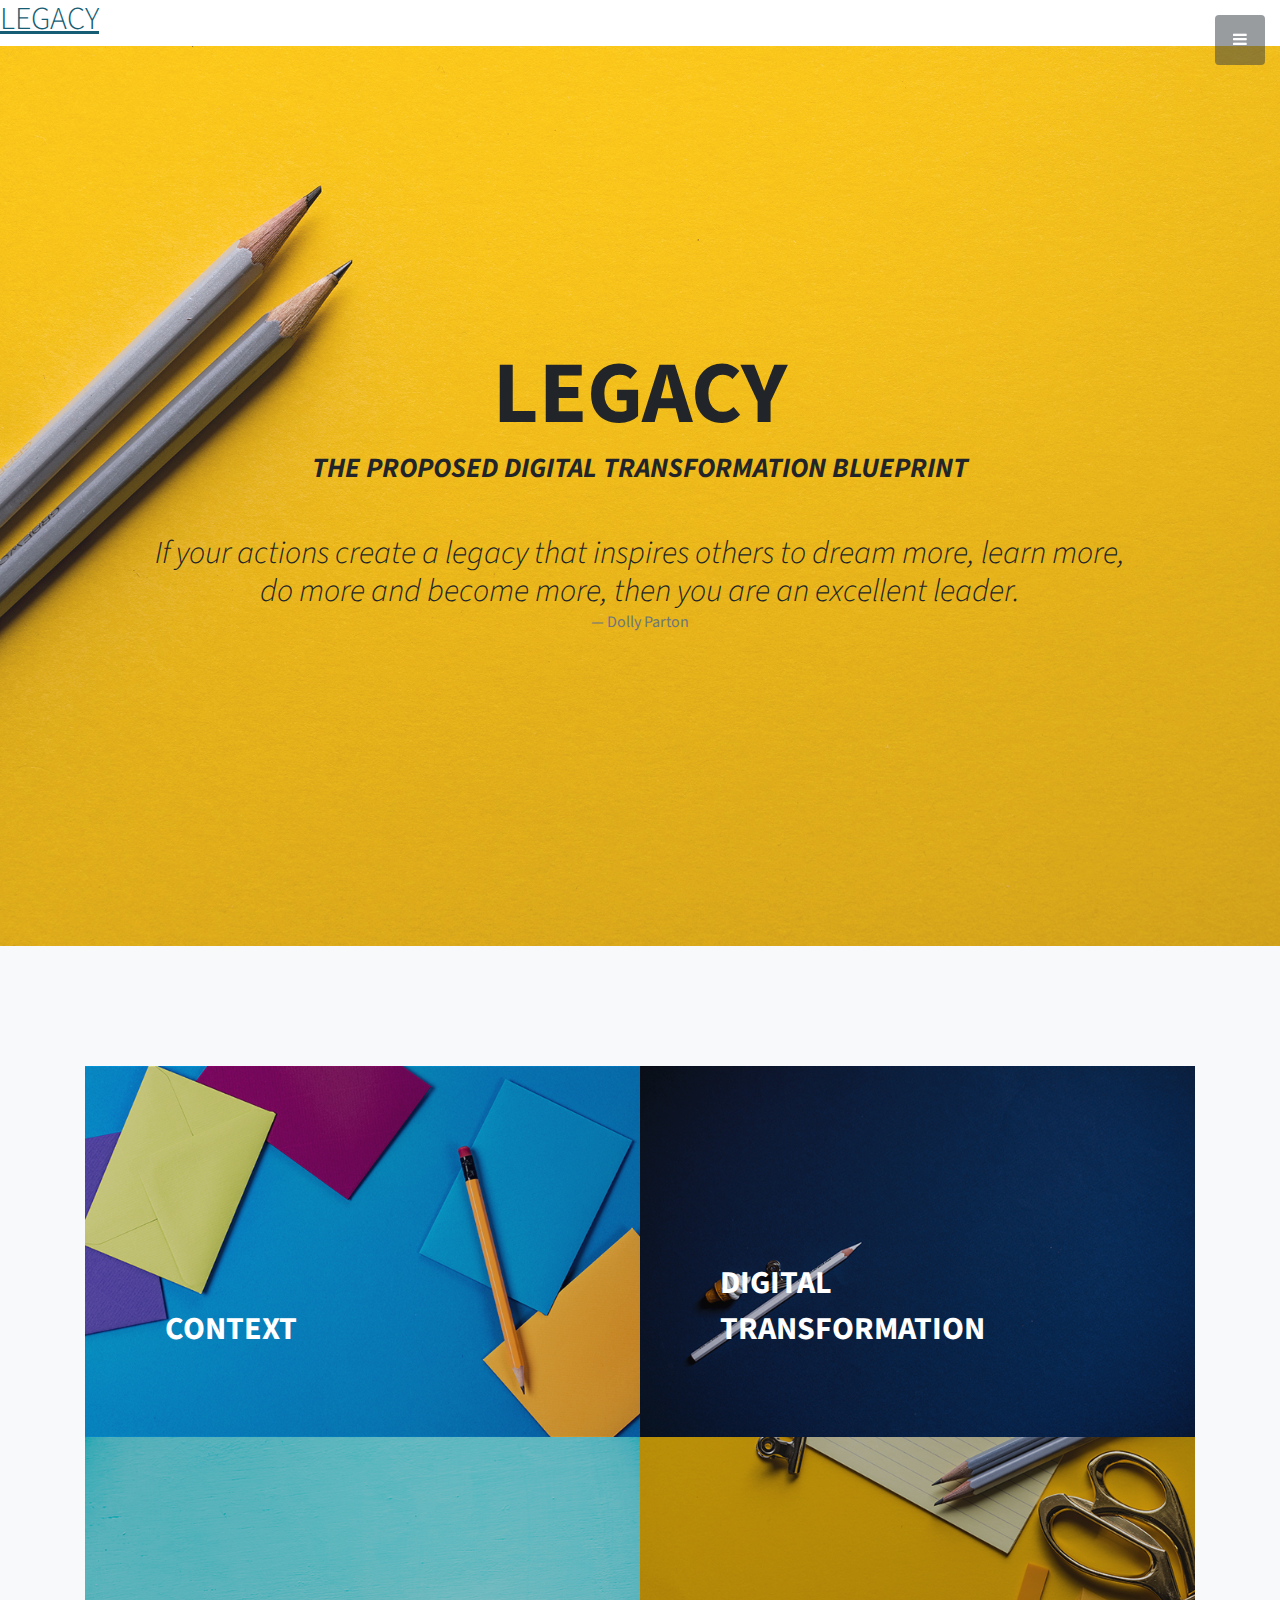
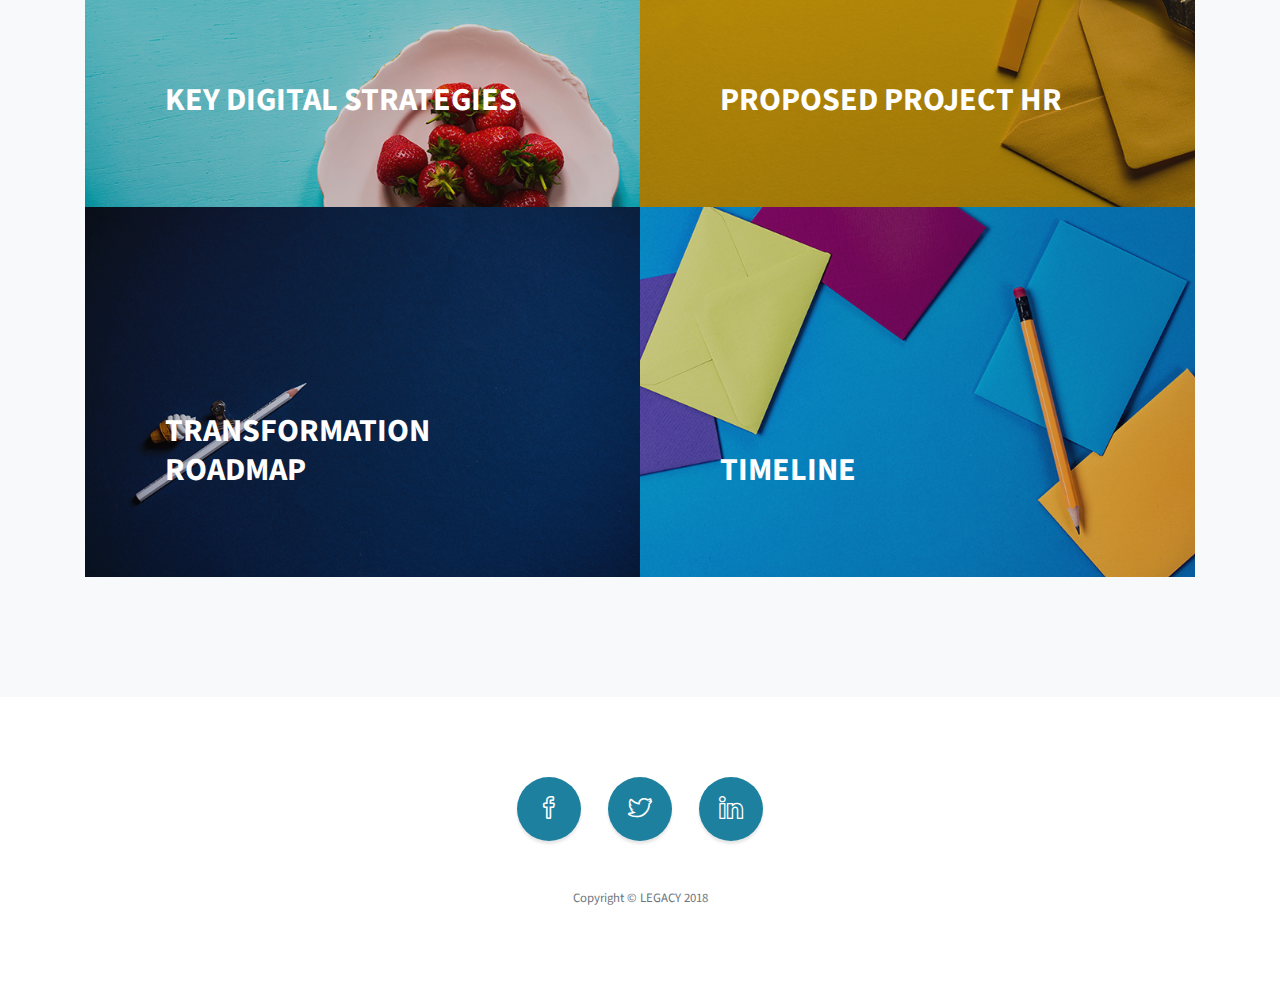
==== commit 6a5c65e0: "update changes" ====
--- a/index.html
+++ b/index.html
@@ -8,7 +8,7 @@
   <meta name="description" content="">
   <meta name="author" content="">
 
-  <title>Stylish Portfolio - Start Bootstrap Template</title>
+  <title>LEGACY</title>
 
   <!-- Bootstrap Core CSS -->
   <link href="vendor/bootstrap/css/bootstrap.min.css" rel="stylesheet">
@@ -20,43 +20,43 @@
   <link href="vendor/simple-line-icons/css/simple-line-icons.css" rel="stylesheet">
 
   <!-- Custom CSS -->
-  <link href="css/stylish-portfolio.min.css" rel="stylesheet">
+  <link href="css/stylish-portfolio.css" rel="stylesheet">
 
 </head>
 
 <body id="page-top">
   <!-- Navigation -->
+  <a class="menu-toggle-left" href="index.html">
+    <h2 class="lead" style="font-size: 2rem; cursor:pointer">LEGACY</h2>
+  </a>
   <a class="menu-toggle rounded" href="#">
     <i class="fa fa-bars"></i>
   </a>
   <nav id="sidebar-wrapper">
     <ul class="sidebar-nav">
       <li class="sidebar-brand">
-        <a class="js-scroll-trigger" href="#page-top">LEGACY</a>
-      </li>
-      <li class="sidebar-nav-item">
-        <a class="js-scroll-trigger" href="#page-top">Home</a>
-      </li>
-      <li class="sidebar-nav-item">
-        <a class="js-scroll-trigger" href="#about">About</a>
-      </li>
-      <li class="sidebar-nav-item">
-        <a class="js-scroll-trigger" href="#context">Context</a>
-      </li>
-      <li class="sidebar-nav-item">
-        <a class="js-scroll-trigger" href="#digital-strat">Key digital strategies</a>
-      </li>
-      <li class="sidebar-nav-item">
-        <a class="js-scroll-trigger" href="#portfolio">Digital Tranformation</a>
-      </li>
-      <li class="sidebar-nav-item">
-        <a class="js-scroll-trigger" href="#project-hr">Proposed Project HR</a>
-      </li>
-      <li class="sidebar-nav-item">
-        <a class="js-scroll-trigger" href="#roadmap">Transformation Roadmap</a>
-      </li>
-      <li class="sidebar-nav-item">
-        <a class="js-scroll-trigger" href="#timeline">Timeline</a>
+        <a class="js-scroll-trigger" href="index.html">LEGACY</a>
+      </li>
+      <li class="sidebar-nav-item">
+        <a class="js-scroll-trigger" href="index.html">Home</a>
+      </li>
+      <li class="sidebar-nav-item">
+        <a class="js-scroll-trigger" href="context.html">Context</a>
+      </li>
+      <li class="sidebar-nav-item">
+        <a class="js-scroll-trigger" href="strategies.html">Key digital strategies</a>
+      </li>
+      <li class="sidebar-nav-item">
+        <a class="js-scroll-trigger" href="transformation.html">Digital Tranformation</a>
+      </li>
+      <li class="sidebar-nav-item">
+        <a class="js-scroll-trigger" href="project-hr.html">Proposed Project HR</a>
+      </li>
+      <li class="sidebar-nav-item">
+        <a class="js-scroll-trigger" href="roadmap.html">Transformation Roadmap</a>
+      </li>
+      <li class="sidebar-nav-item">
+        <a class="js-scroll-trigger" href="timeline.html">Timeline</a>
       </li>
     </ul>
   </nav>
@@ -68,7 +68,13 @@
       <h3 class="mb-5">
         <em>THE PROPOSED DIGITAL TRANSFORMATION BLUEPRINT</em>
       </h3>
-      <a class="btn btn-primary btn-xl js-scroll-trigger" href="#about">Find Out More</a>
+      <blockquote class="blockquote text-center">
+        <h3 class="mb-0 lead" style="font-size: 2rem">
+          <em>If your actions create a legacy that inspires others to dream more, learn more,
+            <br/> do more and become more, then you are an excellent leader.</em>
+        </h3>
+        <footer class="blockquote-footer">Dolly Parton</footer>
+      </blockquote>
     </div>
     <div class="overlay"></div>
   </header>
@@ -76,7 +82,7 @@
   <!-- About -->
   <section class="content-section bg-light" id="about">
     <div class="container text-center">
-      <div class="row">
+      <!-- <div class="row">
         <div class="col-10 mx-auto mb-5">
           <blockquote class="blockquote ">
             <h4 class="mb-0">If your actions create a legacy that inspires others to dream more, learn more, do more and become more, then
@@ -85,10 +91,10 @@
           </blockquote>
 
         </div>
-      </div>
+      </div> -->
       <div class="row no-gutters text-left">
         <div class="col-md-6">
-          <a class="portfolio-item js-scroll-trigger" href="#context">
+          <a class="portfolio-item js-scroll-trigger" href="context.html">
             <span class="caption">
               <span class="caption-content">
                 <h2 class="" style="font-size: 2rem">CONTEXT</h2>
@@ -98,7 +104,7 @@
           </a>
         </div>
         <div class="col-md-6">
-          <a class="portfolio-item js-scroll-trigger" href="#digital-trans">
+          <a class="portfolio-item js-scroll-trigger" href="transformation.html">
             <span class="caption">
               <span class="caption-content">
                 <h2 class=" " style="font-size: 2rem">DIGITAL</h2>
@@ -109,7 +115,7 @@
           </a>
         </div>
         <div class="col-md-6">
-          <a class="portfolio-item js-scroll-trigger" href="#digital-strat">
+          <a class="portfolio-item js-scroll-trigger" href="strategies.html">
             <span class="caption">
               <span class="caption-content">
                 <h2 class="" style="font-size: 2rem">KEY DIGITAL STRATEGIES</h2>
@@ -119,7 +125,7 @@
           </a>
         </div>
         <div class="col-md-6">
-          <a class="portfolio-item js-scroll-trigger" href="#project-hr">
+          <a class="portfolio-item js-scroll-trigger" href="project-hr.html">
             <span class="caption">
               <span class="caption-content">
                 <h2 class="" style="font-size: 2rem">PROPOSED PROJECT HR</h2>
@@ -129,7 +135,7 @@
           </a>
         </div>
         <div class="col-md-6">
-          <a class="portfolio-item js-scroll-trigger" href="#roadmap">
+          <a class="portfolio-item js-scroll-trigger" href="roadmap.html">
             <span class="caption">
               <span class="caption-content">
                 <h2 class="" style="font-size: 2rem">TRANSFORMATION ROADMAP</h2>
@@ -139,7 +145,7 @@
           </a>
         </div>
         <div class="col-md-6">
-          <a class="portfolio-item js-scroll-trigger" href="#timeline">
+          <a class="portfolio-item js-scroll-trigger" href="timeline.html">
             <span class="caption">
               <span class="caption-content">
                 <h2 class="" style="font-size: 2rem">TIMELINE</h2>
@@ -152,944 +158,6 @@
     </div>
   </section>
 
-
-
-  <!-- Context -->
-  <section class="content-section" id="context">
-    <div class="container-fluid">
-      <div class="content-section-heading text-center">
-        <h3 class="text-secondary mb-0">sections</h3>
-        <h2 class="mb-5">CONTEXT</h2>
-      </div>
-      <div class="row no-gutters">
-        <div class="col-10 mx-auto">
-          <p class="lead">2018 is the year to create the dream of tomorrow now – one road to Legacy.</p>
-
-          <p class="lead">In year 4 of AIESEC in Canada’s 2020 plan, AIESEC Canada will be going into the 1819 term with not only a united
-            consciousness to be “more,” but also a great responsibility to drive innovation as one of the strategic players
-            in the Global network.
-          </p>
-
-          <p class="lead">As a country, Canada is battling youth unemployment on one hand but also striving towards a Digital Canada through
-            the launch of the DC150 and Canadian Digital service. </p>
-
-          <p class="lead">
-            At the center of it is an opportunity for the youth population. There is no better time to drive innovation, there is no
-            better time amplify the power of creative impact. The truth is that AIESEC is not techno-evolving enough.
-          </p>
-
-          <p class="lead">
-            How do we evolve enough to a point were 1 member is generating 10 exchanges – stories of impact on youth? Or in the short
-            term, how can we double our impact in less than 6 months?
-          </p>
-
-          <a class="btn btn-dark btn-xl js-scroll-trigger mb-5" href="#about">Learn More</a>
-
-        </div>
-
-      </div>
-    </div>
-  </section>
-
-  <!-- Digital transformation -->
-  <section class="content-section bg-danger text-white" id="digital-trans">
-    <div class="container-fluid">
-      <div class="content-section-heading text-center">
-        <h3 class="text-secondary mb-0">sections</h3>
-        <h2 class="mb-5">DIGITAL TRANSFORMATION</h2>
-      </div>
-      <div class="row no-gutters">
-        <div class="col-10 mx-auto">
-          <p class="lead">It is no longer a question of why but a question of what.</p>
-
-          <p class="lead">Taking a look at the operations results for the last terms, we identify a system that is not efficient enough –
-            low conversion and less stories created.
-          </p>
-
-          <p class="lead">Yes, we have been complaining about talent shortage, low membership retention and inability to transit knowledge.
-            But what if we can empower one member to do the work of 10 members? That way we can place more of our efforts
-            in the value delivery phase where the magic happens.</p>
-
-          <p class="lead">
-            In a more advanced stage, what if we had a system that self-converts through artificial intelligence?
-          </p>
-
-          <p class="lead">
-            Well the summary of this transformational legacy would be a “Digitalization of the entire Customer flow.”
-          </p>
-
-          <p class="lead">
-            Strategies recommended here are subject to review pending more inputs from the network.
-          </p>
-
-          <a class="btn btn-dark btn-xl js-scroll-trigger mb-5" href="#about">Learn More</a>
-
-        </div>
-
-      </div>
-    </div>
-  </section>
-
-  <!-- Key digital strategies -->
-  <section class="content-section" id="digital-strat">
-    <div class="container-fluid">
-      <div class="content-section-heading text-center">
-        <h3 class="text-secondary mb-0">sections</h3>
-        <h2 class="mb-5">KEY DIGITAL STRATEGIES</h2>
-      </div>
-      <div class="row no-gutters">
-        <div class="col-10 mx-auto">
-          <div class="row mb-3">
-            <div class="col-md-3 text-center ">
-              <div class="px-5 py-2 bg-warning text-white" style="font-size: 1.2rem">
-                <p>WEBSITE OPTIMIZATION</p>
-              </div>
-            </div>
-            <div class="col-md-9">
-              <p class="lead">
-                For all focus programs, to create interactive landing pages with AMP (Accelerated Mobile Page) enhanced blog with customized
-                Call To Actions. The goal is to increase conversion of UV to sign ups by 15%.
-              </p>
-            </div>
-          </div>
-
-          <div class="row mb-3">
-            <div class="col-md-3 text-center">
-              <div class="px-5 py-2 bg-danger text-white" style="font-size: 1.2rem">
-                <p>ATTRACTION AMPLIFICATION AND HACKING</p>
-              </div>
-            </div>
-            <div class="col-md-9">
-              <p class="lead">
-                Design and Development of a mobile game app. The goal will be gamification of exchange. Millennials spend most of their time
-                on their mobile devices. The goal will be to hack the entire customer flow. More details in the coming pages.
-              </p>
-            </div>
-          </div>
-
-          <div class="row mb-3">
-            <div class="col-md-3 text-center">
-              <div class="px-5 py-2 bg-info text-white" style="font-size: 1.2rem">
-                <p>PROCESS OPTIMIZATION</p>
-              </div>
-            </div>
-            <div class="col-md-9">
-              <p class="lead">
-                For all 3 focus programs, to analyse the key process bottleneck and propose digitally enabled solutions to increase operation
-                efficiency
-              </p>
-            </div>
-          </div>
-
-          <div class="row mb-3">
-            <div class="col-md-3 text-center">
-              <div class="px-5 py-2 bg-success text-white" style="font-size: 1.2rem">
-                <p>LEAD NURTURE ENHANCEMENT</p>
-              </div>
-            </div>
-            <div class="col-md-9">
-              <p class="lead">
-                For all 3 focus programs, to create, first, an automated email workflow based on the customer persona and, second, a Chatbot
-                programmed to keep the customer in touch. The goal is to increase conversion of sign ups to customer by 20%
-              </p>
-            </div>
-          </div>
-
-
-          <a class="btn btn-dark btn-xl js-scroll-trigger mb-5" href="#about">Learn More</a>
-
-        </div>
-
-      </div>
-    </div>
-  </section>
-
-  <!-- Proposed project ht -->
-  <section class="content-section" id="project-hr">
-    <div class="container-fluid bg-primary text-white">
-      <div class="content-section-heading text-center">
-        <h3 class="text-secondary mb-0">sections</h3>
-        <h2 class="mb-5">PROPOSED PROJECT HR</h2>
-      </div>
-
-
-      <div id="carouselExampleIndicators" class="carousel slide mb-5" data-ride="carousel">
-        <ol class="carousel-indicators">
-          <li data-target="#carouselExampleIndicators" data-slide-to="0" class="active"></li>
-          <li data-target="#carouselExampleIndicators" data-slide-to="1"></li>
-          <li data-target="#carouselExampleIndicators" data-slide-to="2"></li>
-        </ol>
-        <div class="carousel-inner">
-          <div class="carousel-item active">
-            <div class="row">
-              <div class="col-10 mx-auto text-center">
-                <h2>VERSION ONE - IN HOUSE</h2>
-
-                <div class="row my-5">
-                  <div class="col-md-3 my-2 text-center">
-                    <div class="p-3 bg-warning">MCVP DM</div>
-                  </div>
-                  <div class="col-md-3 my-2 text-center">
-                    <div class="p-3 bg-warning">MCVP OGX</div>
-                  </div>
-                  <div class="col-md-3 my-2 text-center">
-                    <div class="p-3 bg-warning">LCVP's MAC</div>
-                  </div>
-                  <div class="col-md-3 my-2 text-center">
-                    <div class="p-3 bg-warning">LCVP's OGX</div>
-                  </div>
-
-                </div>
-
-                <div class="row mb-5">
-                  <div class="col-md-3 my-auto my-2 text-center">
-                    <div class="p-3 bg-warning">DEVELOPER CEEDERS (MOBILE & WEB)</div>
-                  </div>
-                  <div class="col-md-5 my-2 text-center">
-                    <div class="bg-warning">
-                      <p class="mb-0">MKT NST TEAM</p>
-                      <p class="mb-0">Videographers- Local or CEED</p>
-                      <p class="mb-0">Graphic Designers</p>
-                      <p class="mb-0">Writers</p>
-                      <p class="mb-0">Social Media Managers</p>
-                      <p class="mb-0">Educators</p>
-                    </div>
-                  </div>
-
-                </div>
-              </div>
-            </div>
-          </div>
-
-          <div class="carousel-item">
-            <div class="row">
-              <div class="col-10 mx-auto text-center">
-                <h2>VERSION TWO - OUTSOURCE</h2>
-
-                <div class="row mt-5 mx-auto">
-                  <div class="offset-md-1 col-md-3 my-2 text-center">
-                    <div class="p-3 bg-danger">EXISTING PARTNERSHIPS</div>
-                  </div>
-                  <div class="col-md-3 my-2 text-center">
-                    <div class="p-3 bg-danger">DIGITAL MARKETING AGENCY</div>
-                  </div>
-                  <div class="col-md-3 my-2 text-center">
-                    <div class="p-3 bg-danger">DEVELOPER COMPANY</div>
-                  </div>
-
-                </div>
-
-
-              </div>
-            </div>
-          </div>
-          <div class="carousel-item">
-            <div class="row">
-              <div class="col-10 mx-auto text-center">
-                <h2>VERSION THREE - HYBRID</h2>
-
-                <div class="row my-5">
-                  <div class="col-md-3 text-center">
-                    <div class="p-3 my-2 bg-warning">MCVP DM</div>
-                  </div>
-                  <div class="col-md-3 text-center">
-                    <div class="p-3 my-2 bg-warning">MCVP OGX</div>
-                  </div>
-                  <div class="col-md-3 text-center">
-                    <div class="p-3 my-2 bg-warning">LCVP's MAC</div>
-                  </div>
-                  <div class="col-md-3 text-center">
-                    <div class="p-3 my-2 bg-warning">LCVP's OGX</div>
-                  </div>
-
-                </div>
-
-                <div class="row my-5 mx-auto">
-                  <div class="offset-md-1 my-2 col-md-3 text-center">
-                    <div class="p-3 bg-danger">EXISTING PARTNERSHIPS</div>
-                  </div>
-                  <div class="offset-md-3 my-2 col-md-3 text-center">
-                    <div class="p-3 bg-danger">DEVELOPER COMPANY</div>
-                  </div>
-                </div>
-
-                <div class="row mb-5 mx-auto">
-                  <div class="offset-md-4 my-2 col-md-3 text-center">
-                    <div class="p-3 bg-warning">
-                      <p class="mb-0">MKT NST TEAM</p>
-                      <p class="mb-0">Videographers- Local or CEED</p>
-                      <p class="mb-0">Graphic Designers</p>
-                      <p class="mb-0">Writers</p>
-                      <p class="mb-0">Social Media Managers</p>
-                      <p class="mb-0">Educators</p>
-                    </div>
-                  </div>
-                </div>
-
-
-              </div>
-            </div>
-          </div>
-          <a class="carousel-control-prev" href="#carouselExampleIndicators" role="button" data-slide="prev">
-            <span class="carousel-control-prev-icon" aria-hidden="true"></span>
-            <span class="sr-only">Previous</span>
-          </a>
-          <a class="carousel-control-next" href="#carouselExampleIndicators" role="button" data-slide="next">
-            <span class="carousel-control-next-icon" aria-hidden="true"></span>
-            <span class="sr-only">Next</span>
-          </a>
-        </div>
-
-        <div class="text-center mt-5">
-          <a class="btn btn-dark btn-xl js-scroll-trigger mb-5" href="#about">Learn More</a>
-        </div>
-      </div>
-
-  </section>
-
-  <!-- Web Optimization -->
-  <section class="content-section" id="context">
-    <div class="container-fluid">
-      <div class="content-section-heading text-center">
-        <div class="row mx-2">
-          <div class="col-md-5 mx-auto mb-5 px-1 bg-warning">
-            <h2 class="text-white">WEB OPTIMIZATION</h2>
-          </div>
-        </div>
-
-
-      </div>
-      <div class="row no-gutters">
-        <div class="col-10 mx-auto">
-          <table class="table table-striped table-responsive">
-            <thead>
-              <tr>
-                <th scope="col">CURRENT STATUS</th>
-                <th scope="col">LEGACY STATUS</th>
-                <th scope="col">VALUE PROPOSITION</th>
-              </tr>
-            </thead>
-            <tbody>
-              <tr>
-                <td>Static content</td>
-                <td>Interactive & Mobile optimized web pages.</td>
-                <td rowspan="5">To ensure that all product pages are communicating
-                  <br/> the value proposition of each product and also the
-                  <br /> messaging is unified to all audience.
-                  <br/>
-                  <br /> Also pages should be convincing with stories and convert the right audience.
-                  <br /> THIS IS THE FIRST AND MOST BOLD STEP TO DIGITAL TRANSFORMATION AND A CENTRALISED DIGITAL ECOSYSTEM.</td>
-              </tr>
-              <tr>
-                <td>Conversion rates cannot be determined.</td>
-                <td>Integrate National Recruitment Process for membership admission</td>
-              </tr>
-              <tr>
-                <td>No data/tracker to determine web stats such as UV, BR, PV etc.</td>
-                <td>PWA (progressive web app) version of website. Visitors can stay connected by receiving notifications on their
-                  phone.
-                </td>
-              </tr>
-              <tr>
-                <td>Blogs are not being used and is not interactive. </td>
-                <td>14% conversion Sign Ups.
-                  <br/> Social, OP & COP Integration.</td>
-              </tr>
-              <tr>
-                <td>No integrated TM Recruitment process</td>
-                <td>AMP (Accelerated Mobile Pages) Blogs for higher page ranking on search.
-                  <br/> Target Audience sensitive landing pages (For example, we have emotionally triggered B2C Student Pages
-                  & Data driven B2B Company Page.</td>
-              </tr>
-
-            </tbody>
-          </table>
-
-          <div class="mt-5">
-            <a class="btn btn-dark btn-xl js-scroll-trigger mb-5" href="#about">Learn More</a>
-          </div>
-        </div>
-
-      </div>
-    </div>
-  </section>
-
-  <!-- Attraction Amplification and Hacking -->
-  <section class="content-section" id="context">
-    <div class="container-fluid">
-      <div class="content-section-heading text-center">
-        <div class="row mx-2">
-          <div class="col-md-5 mx-auto mb-5 px-1 bg-danger">
-            <h2 class="text-white">ATTRACTION AMPLIFICATION AND HACKING</h2>
-          </div>
-        </div>
-
-
-      </div>
-      <div class="row no-gutters">
-        <div class="col-10 mx-auto">
-          <table class="table table-striped table-responsive">
-            <thead>
-              <tr>
-                <th scope="col">CURRENT STATUS</th>
-                <th scope="col">LEGACY STATUS</th>
-
-              </tr>
-            </thead>
-            <tbody>
-              <tr>
-                <td>Content dynamism due to effort of Marketing CEEDer.</td>
-                <td>Gamification of exchange via a mobile app. </td>
-
-              </tr>
-              <tr>
-                <td>Centralized Facebook page.</td>
-                <td>WeChat Social Channel</td>
-              </tr>
-              <tr>
-                <td>Investment in Ads</td>
-                <td>Heavy use of Storytelling from previous customers, their parents and other influencers. Create a story submission
-                  process for EPs
-                </td>
-              </tr>
-              <tr>
-                <td>No Costumer community </td>
-                <td>Nationally Brand aligned physical marketing for all LCs: Information booths, class shouts and other form
-                  of activity or materials will be consistent across LCs.
-                </td>
-              </tr>
-
-            </tbody>
-          </table>
-
-          <div class="mt-5">
-            <a class="btn btn-dark btn-xl js-scroll-trigger mb-5" href="#about">Learn More</a>
-          </div>
-        </div>
-
-      </div>
-    </div>
-  </section>
-
-  <!-- Process Optimization -->
-  <section class="content-section" id="context">
-    <div class="container-fluid">
-      <div class="content-section-heading text-center">
-        <div class="row mx-2">
-          <div class="col-md-5 mx-auto mb-5 px-1 bg-info">
-            <h2 class="text-white">PROCESS OPTIMIZATION</h2>
-          </div>
-        </div>
-      </div>
-      <div class="row no-gutters">
-        <div class="col-10 mx-auto">
-          <table class="table table-responsive">
-            <thead>
-              <tr>
-                <th scope="col">CURRENT STATUS</th>
-                <th scope="col">LEGACY STATUS</th>
-
-              </tr>
-            </thead>
-            <tbody>
-              <tr>
-                <td rowspan="5">
-                  There is currently not sufficient data to ascertain
-                  <br /> the current process time.
-                  <br/> However, from the National Code of Conduct the following process time is expected:
-                  <br />
-                  <br/> OGV (Open to Approve): 16 days.
-                  <br /> OGE (Open to Approve): 17 days.
-                  <br /> OGT (Open to Approve): 21 days.
-                </td>
-                <td rowspan="5">
-                  Integrated Payment System.
-                  <br/> Development of EXPA Integrated CRM mobile app.
-                  <br /> This will eliminate the drudgery often experienced
-                  <br /> with using EXPA.
-                  <br /> Members can receive an instant notification for new
-                  <br /> signups and right from their mobile can start interacting
-                  <br /> with the customer, match and approve and also onboard to the Chatbot.
-                </td>
-              </tr>
-            </tbody>
-          </table>
-
-          <div class="mt-5">
-            <a class="btn btn-dark btn-xl js-scroll-trigger mb-5" href="#about">Learn More</a>
-          </div>
-        </div>
-
-      </div>
-    </div>
-  </section>
-
-  <!-- Lead nurture enhancement -->
-  <section class="content-section" id="context">
-    <div class="container-fluid">
-      <div class="content-section-heading text-center">
-        <div class="row mx-2">
-          <div class="col-md-5 mx-auto mb-5 px-1 bg-success">
-            <h2 class="text-white">LEAD NURTURE ENHANCEMENT</h2>
-          </div>
-        </div>
-      </div>
-      <div class="row">
-        <div class="col-10 mx-auto">
-          <table class="table table-responsive">
-            <thead>
-              <tr>
-                <th scope="col">CURRENT STATUS</th>
-                <th scope="col">LEGACY STATUS</th>
-
-              </tr>
-            </thead>
-            <tbody>
-              <tr>
-                <td rowspan="5">
-                  No Lead Nurturing Strategy.
-                  <br /> Customers currently only get generalized email
-                  <br/> only when Approved, Rejected & Realized on EXPA.
-                  <br /> Old Salesforce implementation.
-                </td>
-                <td rowspan="5">
-                  Get Response Switch.
-                  <br /> Customer Persona & Behavior based email generation
-                  <br /> Tracking of clicks and reengagement rates.
-                  <br /> Consistent lead nurturing content creation and distribution.
-                  <br /> CHATBOT usage based on persona to drive personalization.
-                  <br />
-                </td>
-              </tr>
-            </tbody>
-          </table>
-
-          <div class="mt-5">
-            <a class="btn btn-dark btn-xl js-scroll-trigger mb-5" href="#about">Learn More</a>
-          </div>
-        </div>
-
-      </div>
-    </div>
-  </section>
-
-  <section class="content-section" id="roadmap">
-    <div class="container-fluid">
-      <div class="content-section-heading text-center">
-        <h3 class="text-secondary mb-0">sections</h3>
-        <h2 class="mb-5">TRANSFORMATION ROADMAP</h2>
-      </div>
-      <div class="row no-gutters">
-        <div class="col-10 mx-auto">
-
-          <div class="row mb-5 text-white">
-            <div class="col-md-3 text-center">
-              <button data-toggle="collapse" data-target="#web-op" class="btn btn-warning btn-lg" style="font-size: 1rem">
-                WEBSITE
-                <br/> OPTIMIZATION
-              </button>
-            </div>
-            <div class="col-md-3">
-              <button data-toggle="collapse" data-target="#attract" class="btn btn-danger btn-lg" style="font-size: 1rem">
-                ATTRACTION
-                <br/> AMPLIFICATION
-                <br /> HACKING
-              </button>
-            </div>
-            <div class="col-md-3">
-              <button data-toggle="collapse" data-target="#process" class="btn btn-info btn-lg" style="font-size: 1rem">
-                PROCESS
-                <br />OPTIMIZATION
-              </button>
-            </div>
-            <div class="col-md-3">
-              <button data-toggle="collapse" data-target="#lead" class="btn btn-success btn-lg text-white" style="font-size: 1rem">
-                LEAD
-                <br />NURTURE
-                <br/>ENHANCEMENT
-              </button>
-            </div>
-
-          </div>
-
-          <div class="row">
-            <!-- website optimization -->
-            <div id="web-op" class="col-md-12 collapse text-center">
-              <div class="row">
-                <div class="col-md-3 my-2">
-                  <div class="p-2 bg-warning text-white" style="font-size: 1.2rem">
-                    <p>WEB ANALYSIS</p>
-                  </div>
-                </div>
-                <div class="col-md-3 my-2">
-                  <div class="p-2 bg-warning text-white" style="font-size: 1.2rem">
-                    <p>WIRE FRAMING AND MOCKUP</p>
-                  </div>
-                </div>
-                <div class="col-md-3 my-2">
-                  <div class="p-2 bg-warning text-white" style="font-size: 1.2rem">
-                    <p>WEB REDESIGN</p>
-                  </div>
-                </div>
-                <div class="col-md-3 my-2">
-                  <div class="p-2 bg-warning text-white" style="font-size: 1.2rem">
-                    <p>CONTENT COLLECTION</p>
-                  </div>
-                </div>
-                <div class="col-md-3 my-2">
-                  <div class="p-2 bg-warning text-white" style="font-size: 1.2rem">
-                    <p>OP & COP INTEGRATION</p>
-                  </div>
-                </div>
-                <div class="col-md-3 my-2">
-                  <div class="p-2 bg-warning text-white" style="font-size: 1.2rem">
-                    <p>LANDING PAGES</p>
-                  </div>
-                </div>
-                <div class="col-md-3 my-2">
-                  <div class="p-2 bg-warning text-white" style="font-size: 1.2rem">
-                    <p>OP & COP INTEGRATION</p>
-                  </div>
-                </div>
-                <div class="col-md-3 my-2">
-                  <div class="p-2 bg-warning text-white" style="font-size: 1.2rem">
-                    <p>LANDING PAGES</p>
-                  </div>
-                </div>
-                <div class="col-md-3 my-2">
-                  <div class="p-2 bg-warning text-white" style="font-size: 1.2rem">
-                    <p>WEB TRACKING AND PLUGINS INTEGRATION</p>
-                  </div>
-                </div>
-                <div class="col-md-3 my-2">
-                  <div class="p-2 bg-warning text-white" style="font-size: 1.2rem">
-                    <p>LC WEBPAGES DEVELOPMENT</p>
-                  </div>
-                </div>
-                <div class="col-md-3 my-2">
-                  <div class="p-2 bg-warning text-white" style="font-size: 1.2rem">
-                    <p>MULTILINGUAL INTG.</p>
-                  </div>
-                </div>
-                <div class="col-md-3 my-2">
-                  <div class="p-2 bg-warning text-white" style="font-size: 1.2rem">
-                    <p>PWA DEVELOPMENT</p>
-                  </div>
-                </div>
-                <div class="col-md-3 my-2">
-                  <div class="p-2 bg-warning text-white" style="font-size: 1.2rem">
-                    <p>AMP PLUGIN INTEGRATION</p>
-                  </div>
-                </div>
-                <div class="col-md-3 my-2">
-                  <div class="p-2 bg-warning text-white" style="font-size: 1.2rem">
-                    <p>CONTINUOUS UPDATE AND TESTING</p>
-                  </div>
-                </div>
-                <div class="col-md-3 my-2">
-                  <div class="p-2 bg-warning text-white" style="font-size: 1.2rem">
-                    <p>NETWORK EDUCATION AND SYSTEM LAUNCH</p>
-                  </div>
-                </div>
-                <div class="col-md-3 my-2">
-                  <div class="p-2 bg-warning text-white" style="font-size: 1.2rem">
-                    <p>NATIONAL RECRUITMENT PROCESS INTEGRATION</p>
-                  </div>
-                </div>
-              </div>
-
-            </div>
-
-            <!-- Attraction amplification and hacking -->
-            <div id="attract" class="col-md-12 collapse text-center">
-              <div class="row">
-                <div class="col-md-3 my-2">
-                  <div class="p-2 bg-danger text-white" style="font-size: 1.2rem">
-                    <p>SOCIAL MEDIA DATA ANALYSIS</p>
-                  </div>
-                </div>
-                <div class="col-md-3 my-2">
-                  <div class="p-2 bg-danger text-white" style="font-size: 1.2rem">
-                    <p>GAME PROTOTYPE</p>
-                  </div>
-                </div>
-                <div class="col-md-3 my-2">
-                  <div class="p-2 bg-danger text-white" style="font-size: 1.2rem">
-                    <p>GAME DEVELOPMENT</p>
-                  </div>
-                </div>
-                <div class="col-md-3 my-2">
-                  <div class="p-2 bg-danger text-white" style="font-size: 1.2rem">
-                    <p>PROCESS FLOW FOR CONTENT CONTRIBUTION BY LCs</p>
-                  </div>
-                </div>
-                <div class="col-md-3 my-2">
-                  <div class="p-2 bg-danger text-white" style="font-size: 1.2rem">
-                    <p>GAME INTEGRATION WITH EXPA AND OP</p>
-                  </div>
-                </div>
-                <div class="col-md-3 my-2">
-                  <div class="p-2 bg-danger text-white" style="font-size: 1.2rem">
-                    <p>STORY TELLING SUBMISSION PORTAL</p>
-                  </div>
-                </div>
-                <div class="col-md-3 my-2">
-                  <div class="p-2 bg-danger text-white" style="font-size: 1.2rem">
-                    <p>LINK STORYTELLING FEATURE OF AIESEC XP app to curate stories to our database too.
-                    </p>
-                  </div>
-                </div>
-                <div class="col-md-3 my-2">
-                  <div class="p-2 bg-danger text-white" style="font-size: 1.2rem">
-                    <p>MARKETING FOLDER CONTAINING BRANDED MATERIALS
-                    </p>
-                  </div>
-                </div>
-                <div class="col-md-3 my-2">
-                  <div class="p-2 bg-danger text-white" style="font-size: 1.2rem">
-                    <p>WECHAT SOCIAL LAUNCH</p>
-                  </div>
-                </div>
-                <div class="col-md-3 my-2">
-                  <div class="p-2 bg-danger text-white" style="font-size: 1.2rem">
-                    <p>CANVA IMPLEMENTATION</p>
-                  </div>
-                </div>
-
-
-              </div>
-
-            </div>
-
-            <!-- Process optimization -->
-            <div id="process" class="col-md-12 collapse text-center">
-              <div class="row">
-                <div class="col-md-3 my-2">
-                  <div class="p-2 bg-info text-white" style="font-size: 1.2rem">
-                    <p>OGV AND OGT BRANDING</p>
-                  </div>
-                </div>
-                <div class="col-md-3 my-2">
-                  <div class="p-2 bg-info text-white" style="font-size: 1.2rem">
-                    <p>OPPORTUNITY MARKETING</p>
-                  </div>
-                </div>
-                <div class="col-md-3 my-2">
-                  <div class="p-2 bg-info text-white" style="font-size: 1.2rem">
-                    <p>CRM APP DEVELOPMENT</p>
-                  </div>
-                </div>
-                <div class="col-md-3 my-2">
-                  <div class="p-2 bg-info text-white" style="font-size: 1.2rem">
-                    <p>CRM APP IMPLEMENTATION</p>
-                  </div>
-                </div>
-                <div class="col-md-3 my-2">
-                  <div class="p-2 bg-info text-white" style="font-size: 1.2rem">
-                    <p>ONLINE OPS</p>
-                  </div>
-                </div>
-                <div class="col-md-3 my-2">
-                  <div class="p-2 bg-info text-white" style="font-size: 1.2rem">
-                    <p>ONLINE RESUME REVIEW SYSTEM</p>
-                  </div>
-                </div>
-                <div class="col-md-3 my-2">
-                  <div class="p-2 bg-info text-white" style="font-size: 1.2rem">
-                    <p>@CULTURE FIT QUIZ</p>
-                  </div>
-                </div>
-                <div class="col-md-3 my-2">
-                  <div class="p-2 bg-info text-white" style="font-size: 1.2rem">
-                    <p>INTEREST MATCHING SURVEY QUIZ
-                    </p>
-                  </div>
-                </div>
-                <div class="col-md-3 my-2">
-                  <div class="p-2 bg-info text-white" style="font-size: 1.2rem">
-                    <p>ONLINE HELPDESK</p>
-                  </div>
-                </div>
-                <div class="col-md-3 my-2">
-                  <div class="p-2 bg-info text-white" style="font-size: 1.2rem">
-                    <p>EXPA FUNNEL ANALYSIS</p>
-                  </div>
-                </div>
-
-                <div class="col-md-3 my-2">
-                  <div class="p-2 bg-info text-white" style="font-size: 1.2rem">
-                    <p>DIGITAL CONTENTS. ( HOW TO USE OP AND SELF MATCH) EP STORIES ON VIDEOS</p>
-                  </div>
-                </div>
-                <div class="col-md-3 my-2">
-                  <div class="p-2 bg-info text-white" style="font-size: 1.2rem">
-                    <p>INTEGRATE PAYMENT SYSTEM</p>
-                  </div>
-                </div>
-                <div class="col-md-3 my-2">
-                  <div class="p-2 bg-info text-white" style="font-size: 1.2rem">
-                    <p>DIGITAL ADVERTISING</p>
-                  </div>
-                </div>
-              </div>
-
-            </div>
-
-            <!-- Lead nurturing -->
-            <div id="lead" class="col-md-12 collapse text-center">
-              <div class="row">
-                <div class="col-md-3 my-2">
-                  <div class="p-2 bg-success text-white" style="font-size: 1.2rem">
-                    <p>EXPA HTML AUTOMATED ENAIL INTEGRATION</p>
-                  </div>
-                </div>
-                <div class="col-md-3 my-2">
-                  <div class="p-2 bg-success text-white" style="font-size: 1.2rem">
-                    <p>GET RESPONSE ONBOARD </p>
-                  </div>
-                </div>
-                <div class="col-md-3 my-2">
-                  <div class="p-2 bg-success text-white" style="font-size: 1.2rem">
-                    <p>CUSTOMER PERSONA</p>
-                  </div>
-                </div>
-                <div class="col-md-3 my-2">
-                  <div class="p-2 bg-success text-white" style="font-size: 1.2rem">
-                    <p>CUSTOMER JOURNEY</p>
-                  </div>
-                </div>
-                <div class="col-md-3 my-2">
-                  <div class="p-2 bg-success text-white" style="font-size: 1.2rem">
-                    <p>AUTOMATED WORKFLOWS</p>
-                  </div>
-                </div>
-                <div class="col-md-3 my-2">
-                  <div class="p-2 bg-success text-white" style="font-size: 1.2rem">
-                    <p>CAMPAIGN CREATION</p>
-                  </div>
-                </div>
-                <div class="col-md-3 my-2">
-                  <div class="p-2 bg-success text-white" style="font-size: 1.2rem">
-                    <p>SOCIAL INTEGRATION</p>
-                  </div>
-                </div>
-                <div class="col-md-3 my-2">
-                  <div class="p-2 bg-success text-white" style="font-size: 1.2rem">
-                    <p>ONBOARD LCS
-                    </p>
-                  </div>
-                </div>
-                <div class="col-md-3 my-2">
-                  <div class="p-2 bg-success text-white" style="font-size: 1.2rem">
-                    <p>CHATBOT DESIGN</p>
-                  </div>
-                </div>
-                <div class="col-md-3 my-2">
-                  <div class="p-2 bg-success text-white" style="font-size: 1.2rem">
-                    <p>CONVERSION TRIGGERS</p>
-                  </div>
-                </div>
-
-                <div class="col-md-3 my-2">
-                  <div class="p-2 bg-success text-white" style="font-size: 1.2rem">
-                    <p>ONBOARD LCs (MACCOM)</p>
-                  </div>
-                </div>
-                <div class="col-md-3 my-2">
-                  <div class="p-2 bg-success text-white" style="font-size: 1.2rem">
-                    <p>ONBOARD LCs (OGX)</p>
-                  </div>
-                </div>
-                <div class="col-md-3 my-2">
-                  <div class="p-2 bg-success text-white" style="font-size: 1.2rem">
-                    <p>BLOG PUBLISHING</p>
-                  </div>
-                </div>
-
-                <div class="col-md-3 my-2">
-                  <div class="p-2 bg-success text-white" style="font-size: 1.2rem">
-                    <p>ANALYTICS REPORTING
-                  </div>
-                </div>
-                <div class="col-md-3 my-2">
-                  <div class="p-2 bg-success text-white" style="font-size: 1.2rem">
-                    <p>KEYWORD PLAN & ASO</p>
-                  </div>
-                </div>
-                <div class="col-md-3 my-2">
-                  <div class="p-2 bg-success text-white" style="font-size: 1.2rem">
-                    <p>CONTENT PLAN</p>
-                  </div>
-                </div>
-              </div>
-
-            </div>
-          </div>
-        </div>
-
-
-      </div>
-
-    </div>
-    </div>
-  </section>
-
-  <section class="content-section" id="timeline">
-    <div class="container-fluid">
-      <div class="content-section-heading text-center">
-        <h3 class="text-secondary mb-0">sections</h3>
-        <h2 class="mb-5">TIMELINE</h2>
-      </div>
-      <div class="row no-gutters">
-        <div class="col-10 mx-auto">
-          <div class="row">
-            <div class="col-md-2 col-sm-4 text-center">
-              <div class="p-2 bg-danger text-white mb-2" style="font-size: 1rem">
-                <p>AUG</p>
-              </div>
-              <div class="p-2 bg-danger text-white mb-2" style="font-size: 1rem">
-                <p>SEP</p>
-              </div>
-              <div class="p-2 bg-danger text-white mb-2" style="font-size: 1rem">
-                <p>OCT</p>
-              </div>
-              <div class="p-2 bg-danger text-white mb-2" style="font-size: 1rem">
-                <p>NOV</p>
-              </div>
-              <div class="p-2 bg-danger text-white mb-2" style="font-size: 1rem">
-                <p>DEC</p>
-              </div>
-              <div class="p-2 bg-danger text-white mb-2" style="font-size: 1rem">
-                <p>JAN</p>
-              </div>
-              <div class="p-2 bg-danger text-white mb-2" style="font-size: 1rem">
-                <p>FEB</p>
-              </div>
-
-              <div class="p-2 bg-danger text-white mb-2" style="font-size: 1rem">
-                <p>MAR</p>
-              </div>
-              <div class="p-2 bg-danger text-white mb-2" style="font-size: 1rem">
-                <p>APR</p>
-              </div>
-              <div class="p-2 bg-danger text-white mb-2" style="font-size: 1rem">
-                <p>MAY</p>
-              </div>
-              <div class="p-2 bg-danger text-white mb-2" style="font-size: 1rem">
-                <p>JUN</p>
-              </div>
-              <div class="p-2 bg-danger text-white mb-2" style="font-size: 1rem">
-                <p>JUL</p>
-              </div>
-            </div>
-            <div class="col-md-10 col-sm-8 my-auto text-center">
-              <h1 class="">TO BE DETERMINED AFTER MORE INPUT FROM NETWORK</h1>
-            </div>
-          </div>
-
-        </div>
-      </div>
-  </section>
 
 
   <!-- Footer -->
@@ -1097,18 +165,18 @@
     <div class="container">
       <ul class="list-inline mb-5">
         <li class="list-inline-item">
-          <a class="social-link rounded-circle text-white mr-3" href="#">
+          <a class="social-link rounded-circle text-white mr-3" target="_blank" href="https://www.facebook.com/pascal.anene">
             <i class="icon-social-facebook"></i>
           </a>
         </li>
         <li class="list-inline-item">
-          <a class="social-link rounded-circle text-white mr-3" href="#">
+          <a class="social-link rounded-circle text-white mr-3" target="_blank" href="https://twitter.com/Tyoniblaxe">
             <i class="icon-social-twitter"></i>
           </a>
         </li>
         <li class="list-inline-item">
-          <a class="social-link rounded-circle text-white" href="#">
-            <i class="icon-social-github"></i>
+          <a class="social-link rounded-circle text-white" target="_blank" href="https://www.linkedin.com/in/pascalanene/">
+            <i class="icon-social-linkedin"></i>
           </a>
         </li>
       </ul>
--- a/css/stylish-portfolio.css
+++ b/css/stylish-portfolio.css
@@ -0,0 +1,367 @@
+body,
+html {
+  width: 100%;
+  height: 100%;
+}
+
+body {
+  font-family: 'Source Sans Pro';
+}
+
+.btn-xl {
+  padding: 1.25rem 2.5rem;
+}
+
+.content-section {
+  padding-top: 7.5rem;
+  padding-bottom: 7.5rem;
+}
+
+.content-section-heading h2 {
+  font-size: 3rem;
+}
+
+.content-section-heading h3 {
+  font-size: 1rem;
+  text-transform: uppercase;
+}
+
+h1,
+h2,
+h3,
+h4,
+h5,
+h6 {
+  font-weight: 700;
+}
+
+.text-faded {
+  color: rgba(255, 255, 255, 0.7);
+}
+
+/* Map */
+.map {
+  height: 30rem;
+}
+
+@media (max-width: 992px) {
+  .map {
+    height: 75%;
+  }
+}
+
+.map iframe {
+  pointer-events: none;
+}
+
+.scroll-to-top {
+  position: fixed;
+  right: 15px;
+  bottom: 15px;
+  display: none;
+  width: 50px;
+  height: 50px;
+  text-align: center;
+  color: white;
+  background: rgba(52, 58, 64, 0.5);
+  line-height: 45px;
+}
+
+.scroll-to-top:focus, .scroll-to-top:hover {
+  color: white;
+}
+
+.scroll-to-top:hover {
+  background: #343a40;
+}
+
+.scroll-to-top i {
+  font-weight: 800;
+}
+
+.masthead {
+  min-height: 30rem;
+  position: relative;
+  display: table;
+  width: 100%;
+  height: auto;
+  padding-top: 8rem;
+  padding-bottom: 8rem;
+  background: linear-gradient(90deg, rgba(255, 255, 255, 0.1) 0%, rgba(255, 255, 255, 0.1) 100%), url("../img/bg-masthead.jpg");
+  background-position: center center;
+  background-repeat: no-repeat;
+  background-size: cover;
+}
+
+.masthead h1 {
+  font-size: 4rem;
+  margin: 0;
+  padding: 0;
+}
+
+@media (min-width: 992px) {
+  .masthead {
+    height: 100vh;
+  }
+  .masthead h1 {
+    font-size: 5.5rem;
+  }
+}
+
+/* Side Menu */
+#sidebar-wrapper {
+  position: fixed;
+  z-index: 2;
+  right: 0;
+  width: 250px;
+  height: 100%;
+  -webkit-transition: all 0.4s ease 0s;
+  -moz-transition: all 0.4s ease 0s;
+  -ms-transition: all 0.4s ease 0s;
+  -o-transition: all 0.4s ease 0s;
+  transition: all 0.4s ease 0s;
+  transform: translateX(250px);
+  background: #1D809F;
+  border-left: 1px solid rgba(255, 255, 255, 0.1);
+}
+
+.sidebar-nav {
+  position: absolute;
+  top: 0;
+  width: 250px;
+  margin: 0;
+  padding: 0;
+  list-style: none;
+}
+
+.sidebar-nav li.sidebar-nav-item a {
+  display: block;
+  text-decoration: none;
+  color: #fff;
+  padding: 15px;
+}
+
+.sidebar-nav li a:hover {
+  text-decoration: none;
+  color: #fff;
+  background: rgba(255, 255, 255, 0.2);
+}
+
+.sidebar-nav li a:active,
+.sidebar-nav li a:focus {
+  text-decoration: none;
+}
+
+.sidebar-nav > .sidebar-brand {
+  font-size: 1.2rem;
+  background: rgba(52, 58, 64, 0.1);
+  height: 80px;
+  line-height: 50px;
+  padding-top: 15px;
+  padding-bottom: 15px;
+  padding-left: 15px;
+}
+
+.sidebar-nav > .sidebar-brand a {
+  color: #fff;
+}
+
+.sidebar-nav > .sidebar-brand a:hover {
+  color: #fff;
+  background: none;
+}
+
+#sidebar-wrapper.active {
+  right: 250px;
+  width: 250px;
+  -webkit-transition: all 0.4s ease 0s;
+  -moz-transition: all 0.4s ease 0s;
+  -ms-transition: all 0.4s ease 0s;
+  -o-transition: all 0.4s ease 0s;
+  transition: all 0.4s ease 0s;
+}
+
+.menu-toggle {
+  position: fixed;
+  right: 15px;
+  top: 15px;
+  width: 50px;
+  height: 50px;
+  text-align: center;
+  color: #fff;
+  background: rgba(52, 58, 64, 0.5);
+  line-height: 50px;
+  z-index: 999;
+}
+
+.menu-toggle:focus, .menu-toggle:hover {
+  color: #fff;
+}
+
+.menu-toggle:hover {
+  background: #343a40;
+}
+
+.service-icon {
+  background-color: #fff;
+  color: #1D809F;
+  height: 7rem;
+  width: 7rem;
+  display: block;
+  line-height: 7.5rem;
+  font-size: 2.25rem;
+  box-shadow: 0 3px 3px 0 rgba(0, 0, 0, 0.1);
+}
+
+.callout {
+  padding: 15rem 0;
+  background: linear-gradient(90deg, rgba(255, 255, 255, 0.1) 0%, rgba(255, 255, 255, 0.1) 100%), url("../img/bg-callout.jpg");
+  background-position: center center;
+  background-repeat: no-repeat;
+  background-size: cover;
+}
+
+.callout h2 {
+  font-size: 3.5rem;
+  font-weight: 700;
+  display: block;
+  max-width: 30rem;
+}
+
+.portfolio-item {
+  display: block;
+  position: relative;
+  overflow: hidden;
+  max-width: 530px;
+  margin: auto auto 1rem;
+}
+
+.portfolio-item .caption {
+  display: flex;
+  height: 100%;
+  width: 100%;
+  background-color: rgba(33, 37, 41, 0.2);
+  position: absolute;
+  top: 0;
+  bottom: 0;
+  z-index: 1;
+}
+
+.portfolio-item .caption .caption-content {
+  color: #fff;
+  margin: auto 2rem 2rem;
+}
+
+.portfolio-item .caption .caption-content h2 {
+  font-size: 2rem;
+  text-transform: uppercase;
+}
+
+.portfolio-item .caption .caption-content p {
+  font-weight: 300;
+  font-size: 1.2rem;
+}
+
+@media (min-width: 992px) {
+  .portfolio-item {
+    max-width: none;
+    margin: 0;
+  }
+  .portfolio-item .caption {
+    -webkit-transition: -webkit-clip-path 0.25s ease-out, background-color 0.7s;
+    -webkit-clip-path: inset(0px);
+    clip-path: inset(0px);
+  }
+  .portfolio-item .caption .caption-content {
+    transition: opacity 0.25s;
+    margin-left: 5rem;
+    margin-right: 5rem;
+    margin-bottom: 5rem;
+  }
+  .portfolio-item img {
+    -webkit-transition: -webkit-clip-path 0.25s ease-out;
+    -webkit-clip-path: inset(-1px);
+    clip-path: inset(-1px);
+  }
+  .portfolio-item:hover img {
+    -webkit-clip-path: inset(2rem);
+    clip-path: inset(2rem);
+  }
+  .portfolio-item:hover .caption {
+    background-color: rgba(29, 128, 159, 0.9);
+    -webkit-clip-path: inset(2rem);
+    clip-path: inset(2rem);
+  }
+}
+
+footer.footer {
+  padding-top: 5rem;
+  padding-bottom: 5rem;
+}
+
+footer.footer .social-link {
+  display: block;
+  height: 4rem;
+  width: 4rem;
+  line-height: 4.3rem;
+  font-size: 1.5rem;
+  background-color: #1D809F;
+  transition: background-color 0.15s ease-in-out;
+  box-shadow: 0 3px 3px 0 rgba(0, 0, 0, 0.1);
+}
+
+footer.footer .social-link:hover {
+  background-color: #155d74;
+  text-decoration: none;
+}
+
+a {
+  color: #1D809F;
+}
+
+a:hover, a:focus, a:active {
+  color: #155d74;
+}
+
+.btn-primary {
+  background-color: #1D809F !important;
+  border-color: #1D809F !important;
+  color: #fff !important;
+}
+
+.btn-primary:hover, .btn-primary:focus, .btn-primary:active {
+  background-color: #155d74 !important;
+  border-color: #155d74 !important;
+}
+
+.btn-secondary {
+  background-color: #ecb807 !important;
+  border-color: #ecb807 !important;
+  color: #fff !important;
+}
+
+.btn-secondary:hover, .btn-secondary:focus, .btn-secondary:active {
+  background-color: #ba9106 !important;
+  border-color: #ba9106 !important;
+}
+
+.btn-dark {
+  color: #fff !important;
+}
+
+.btn {
+  box-shadow: 0px 3px 3px 0px rgba(0, 0, 0, 0.1);
+  font-weight: 700;
+}
+
+.bg-primary {
+  background-color: #1D809F !important;
+}
+
+.text-primary {
+  color: #1D809F !important;
+}
+
+.text-secondary {
+  color: #ecb807 !important;
+}
